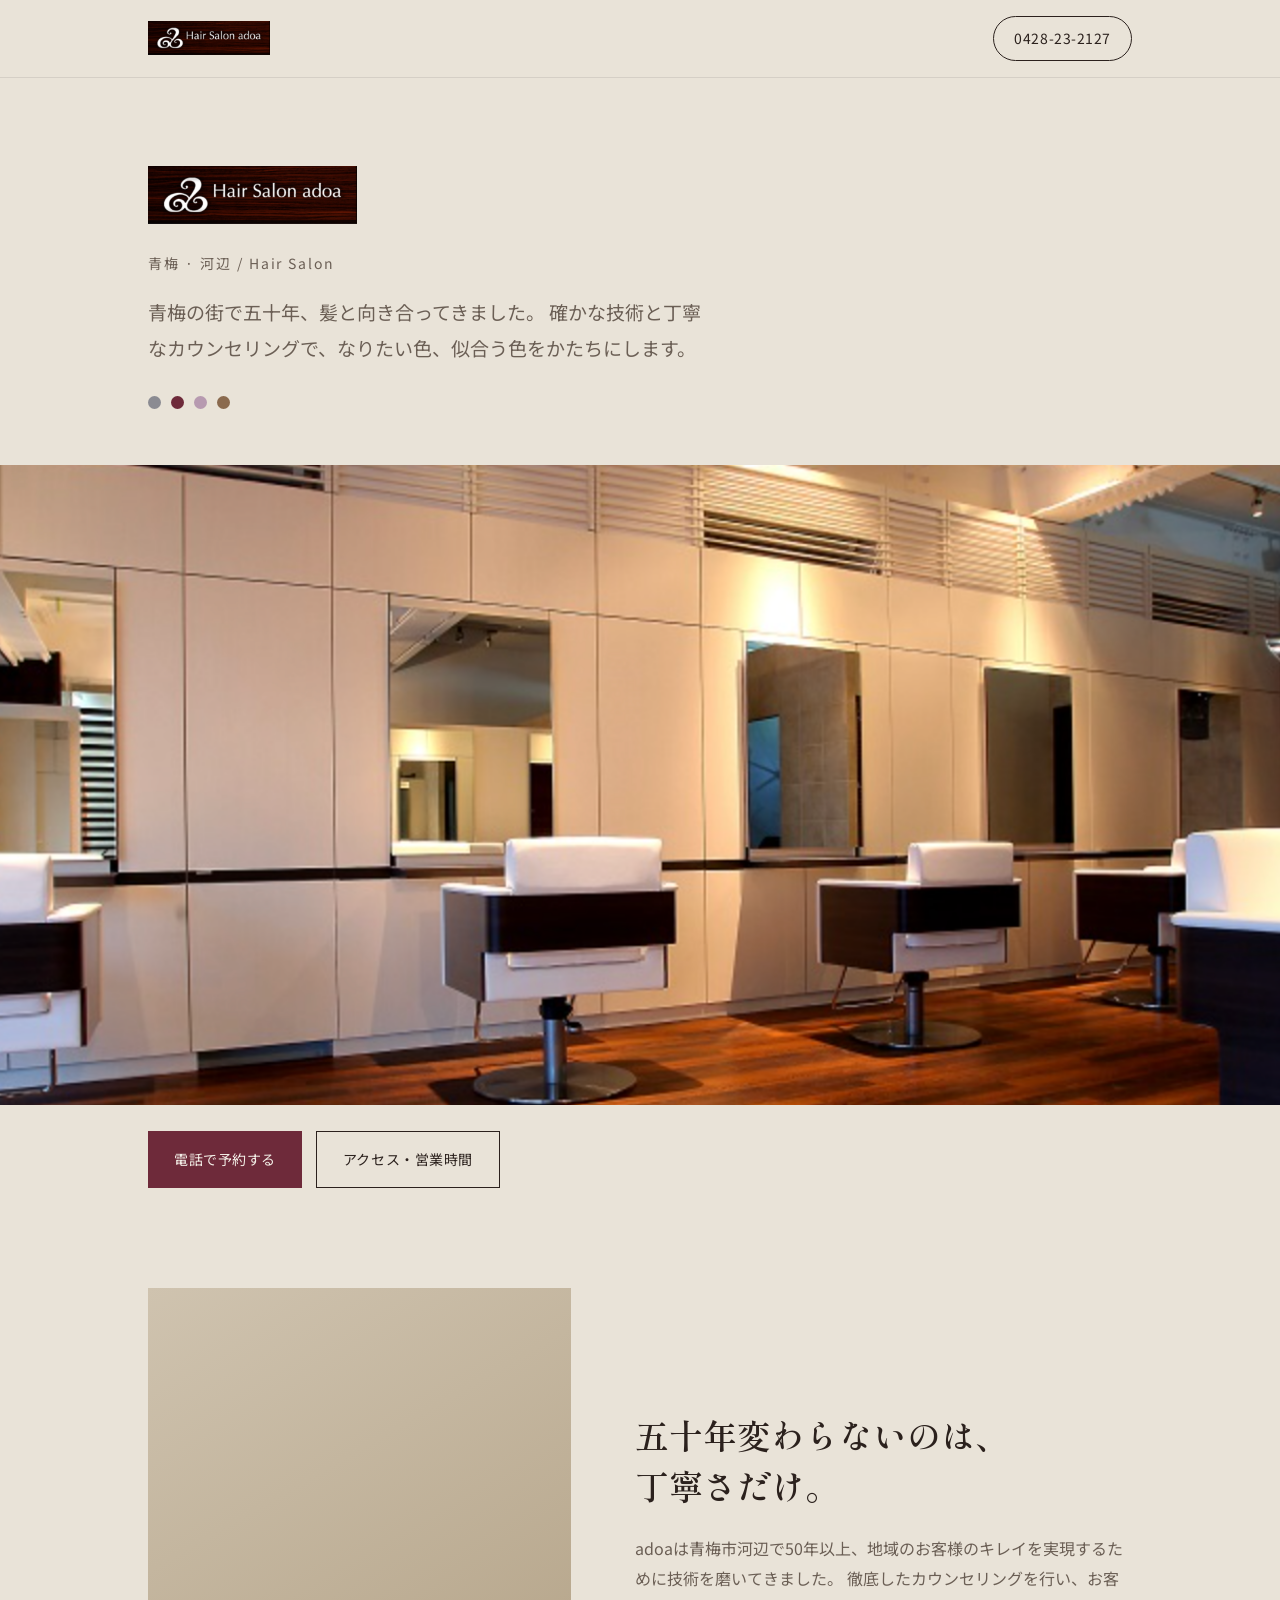
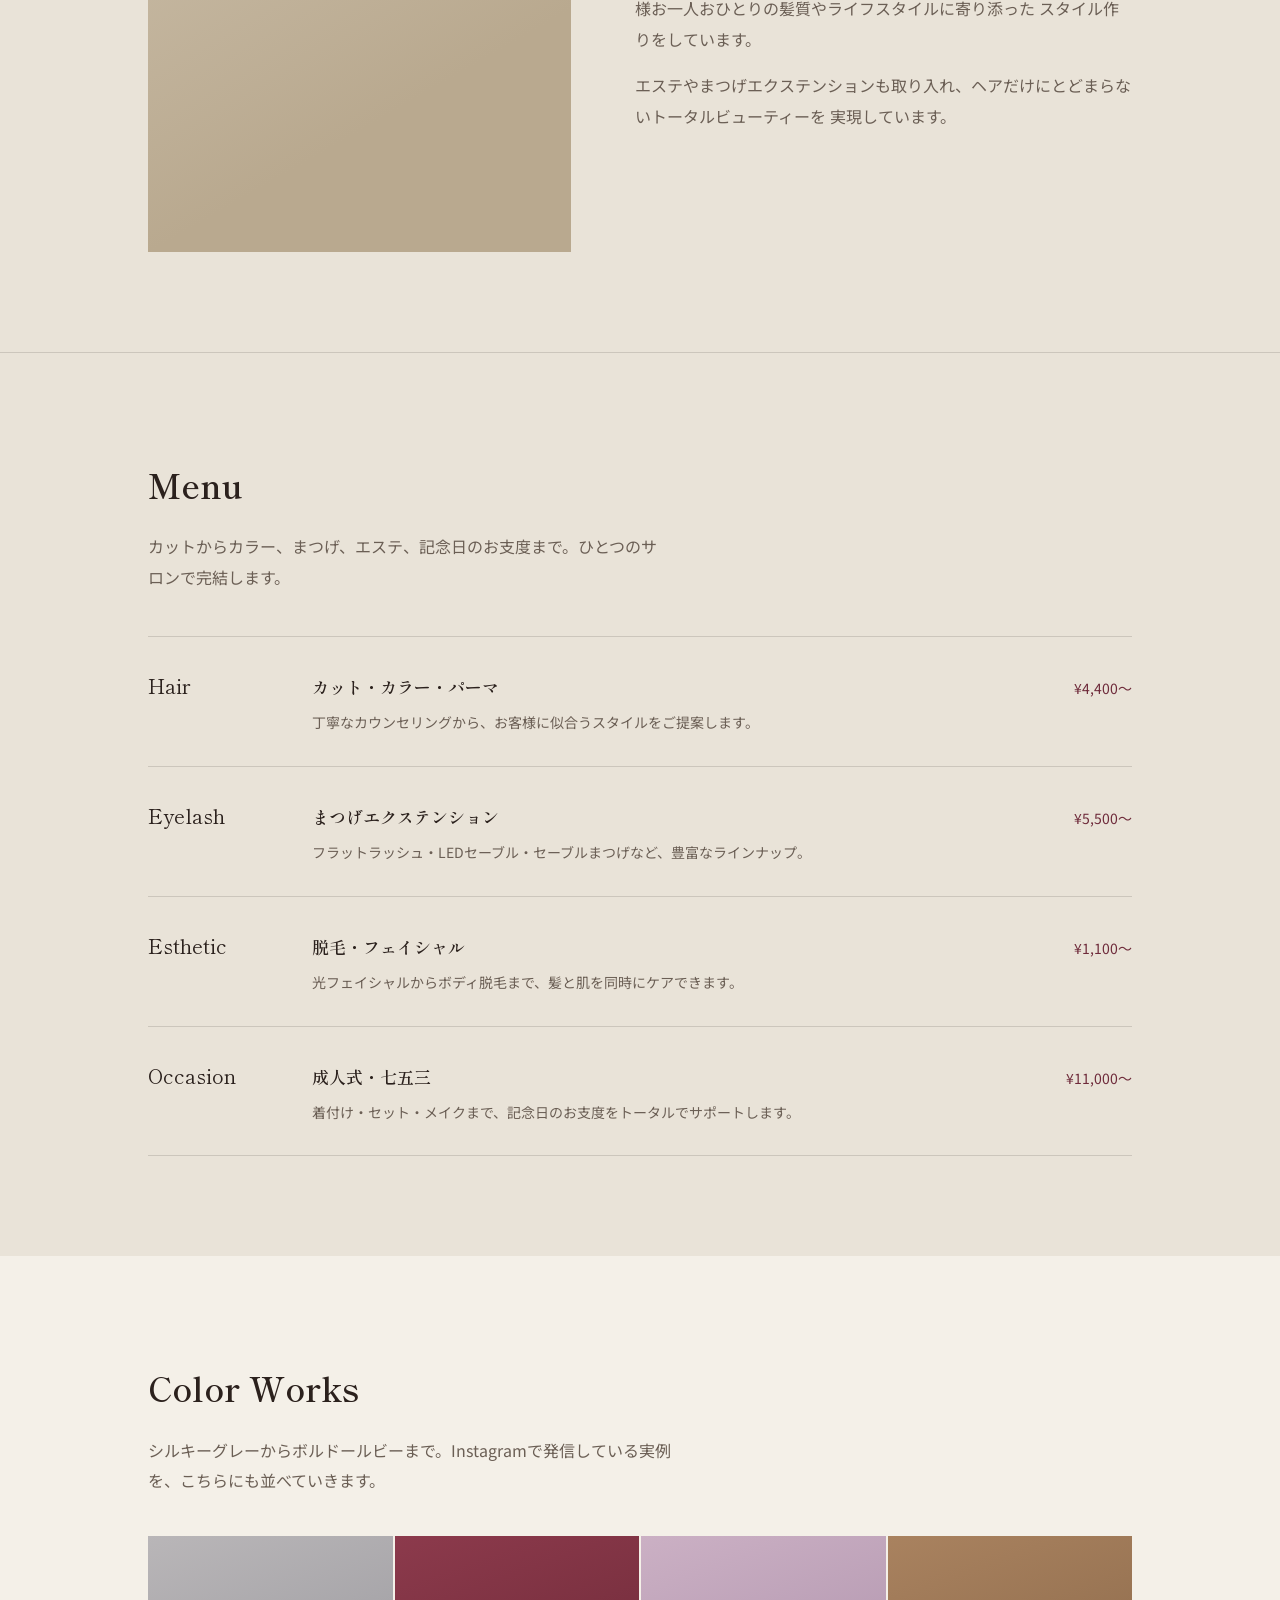
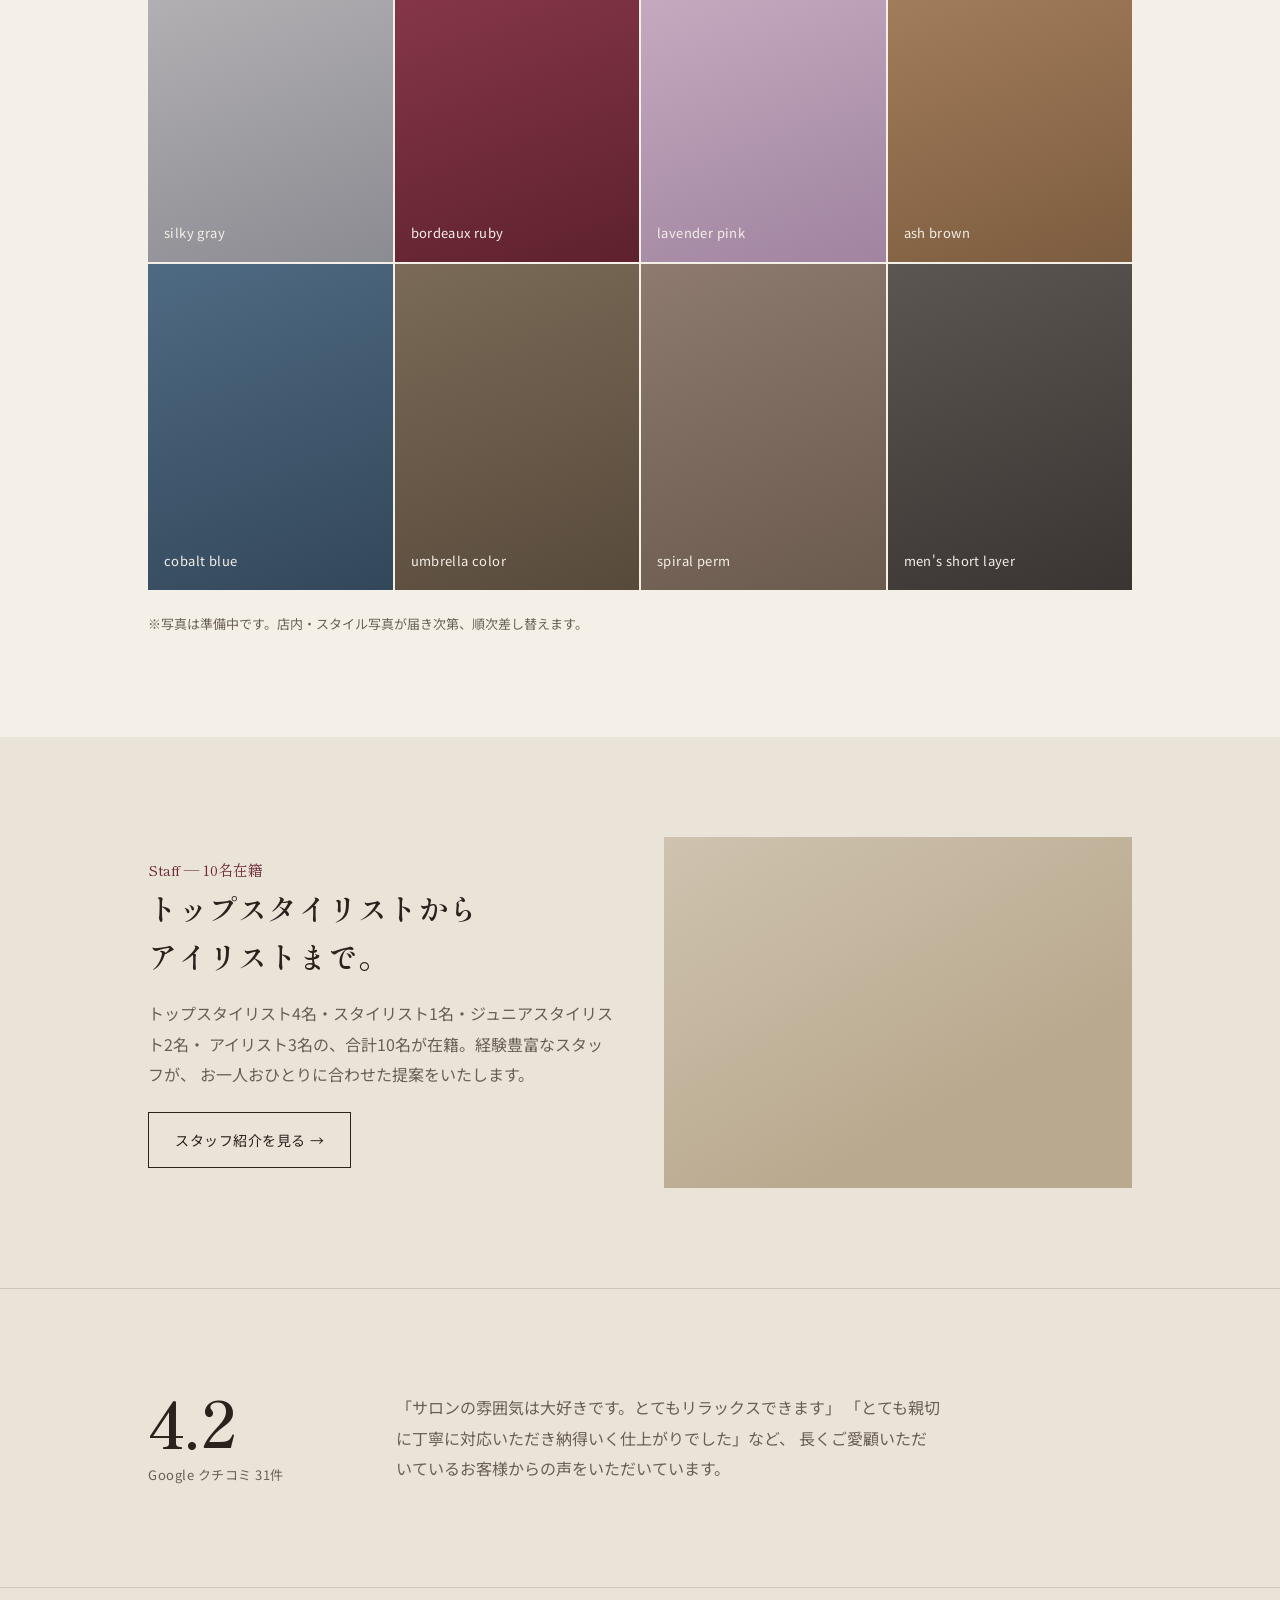
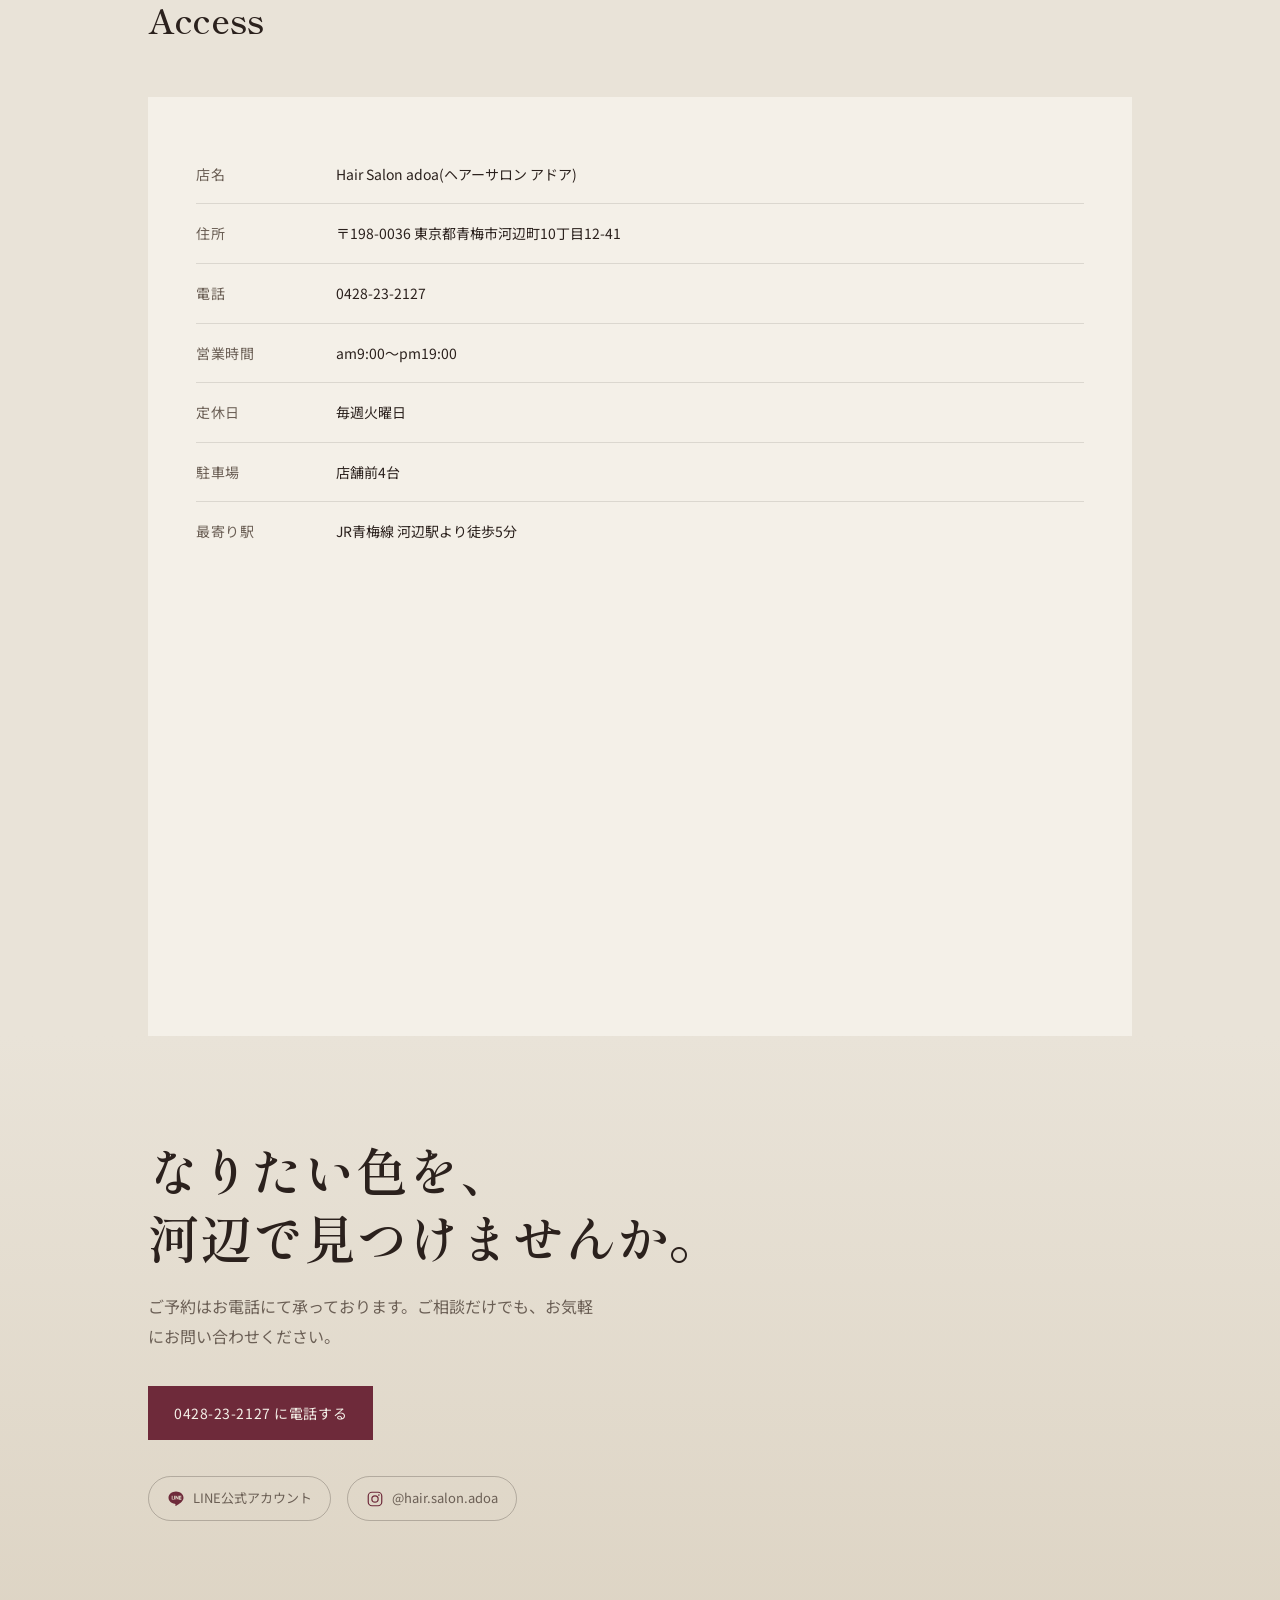
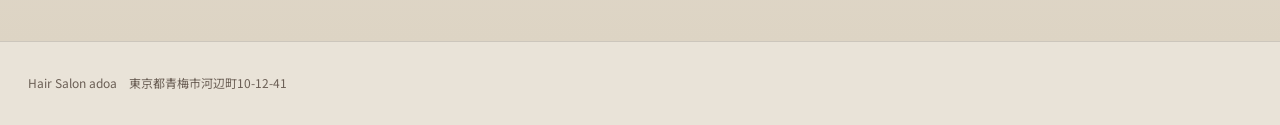
==== adoa/index.html @ 34ed2003 "Add files via upload" ====
<!DOCTYPE html>
<html lang="ja">
<head>
<meta charset="UTF-8">
<meta name="viewport" content="width=device-width, initial-scale=1.0">
<title>Hair Salon adoa | 青梅・河辺</title>
<link rel="preconnect" href="https://fonts.googleapis.com">
<link rel="preconnect" href="https://fonts.gstatic.com" crossorigin>
<link href="https://fonts.googleapis.com/css2?family=Shippori+Mincho:wght@500;600;800&family=Noto+Sans+JP:wght@300;400;500;600&display=swap" rel="stylesheet">
<style>
  :root{
    --stone:#E9E3D8;
    --stone-deep:#DDD4C4;
    --ink:#2B211D;
    --ink-soft:#6B5F55;
    --wine:#6E2A3A;
    --wine-deep:#4A1C27;
    --brass:#A8875A;
    --paper:#F4F0E8;
  }
  *{box-sizing:border-box; margin:0; padding:0;}
  html{scroll-behavior:smooth;}
  body{
    background:var(--stone);
    color:var(--ink);
    font-family:'Noto Sans JP', sans-serif;
    font-weight:400;
    line-height:1.9;
    -webkit-font-smoothing:antialiased;
  }
  h1,h2,h3{ font-family:'Shippori Mincho', serif; color:var(--ink); }
  a{ color:inherit; text-decoration:none; }
  img{ max-width:100%; display:block; }
  .wrap{ max-width:1040px; margin:0 auto; padding:0 28px; }

  /* ---- top bar ---- */
  .topbar{
    position:sticky; top:0; z-index:30;
    background:rgba(233,227,216,.92);
    backdrop-filter:blur(6px);
    border-bottom:1px solid rgba(43,33,29,.1);
  }
  .topbar-inner{
    max-width:1040px; margin:0 auto; padding:16px 28px;
    display:flex; align-items:center; justify-content:space-between;
  }
  .brand-mini{ font-family:'Shippori Mincho', serif; font-size:19px; letter-spacing:.08em; }
  .brand-mini-logo{ height:34px; width:auto; }
  .tel-mini{
    font-size:14px; letter-spacing:.04em;
    border:1px solid var(--ink); border-radius:999px;
    padding:8px 20px;
  }

  /* ---- hero ---- */
  .hero{ padding:88px 0 0; }
  .hero-top{ text-align:left; margin-bottom:56px; }
  .hero-eyebrow{
    color:var(--ink-soft); font-size:14px; letter-spacing:.14em; margin-bottom:18px;
  }
  .hero-logo{ height:58px; width:auto; margin-bottom:26px; }
  .hero h1{
    font-size:clamp(56px, 11vw, 108px);
    font-weight:600;
    line-height:1;
    letter-spacing:.02em;
    margin-bottom:28px;
  }
  .hero-tagline{
    font-size:clamp(16px,2.4vw,19px);
    color:var(--ink-soft);
    max-width:30em;
    margin-bottom:30px;
  }
  .swatches{ display:flex; gap:10px; margin-bottom:8px; }
  .swatch{ width:13px; height:13px; border-radius:50%; }
  .sw-a{ background:#8B8B92; }
  .sw-b{ background:#6E2A3A; }
  .sw-c{ background:#B79AB0; }
  .sw-d{ background:#8A6A4E; }

  .hero-photo{
    width:100%;
    aspect-ratio:16/8;
    overflow:hidden;
  }
  .hero-photo img{
    width:100%; height:100%; object-fit:cover;
  }

  .hero-cta{
    display:flex; gap:14px; flex-wrap:wrap;
    padding:26px 28px 0;
    max-width:1040px; margin:0 auto;
  }
  .btn{
    display:inline-flex; align-items:center; gap:8px;
    padding:14px 26px;
    font-size:14px; letter-spacing:.04em;
  }
  .btn-primary{ background:var(--wine); color:var(--paper); }
  .btn-ghost{ border:1px solid var(--ink); }

  /* ---- section shell ---- */
  section{ padding:100px 0; }
  .rule{ border:none; border-top:1px solid rgba(43,33,29,.15); }

  /* ---- concept (about) ---- */
  .concept{
    display:grid;
    grid-template-columns:.85fr 1fr;
    gap:64px;
    align-items:center;
  }
  .concept-photo{
    aspect-ratio:3/4;
    background:linear-gradient(150deg,#CFC3AF,#B9A98F 70%);
  }
  .concept h2{ font-size:clamp(26px,4vw,34px); font-weight:600; margin-bottom:22px; line-height:1.5; }
  .concept p{ color:var(--ink-soft); margin-bottom:16px; }
  .concept p:last-child{ margin-bottom:0; }

  /* ---- menu list (not cards) ---- */
  .menu-head{ margin-bottom:44px; }
  .menu-head h2{ font-size:clamp(26px,4vw,34px); font-weight:600; margin-bottom:14px; }
  .menu-head p{ color:var(--ink-soft); max-width:32em; }

  .menu-item{
    display:grid;
    grid-template-columns:140px 1fr auto;
    gap:24px;
    align-items:baseline;
    padding:30px 0;
    border-top:1px solid rgba(43,33,29,.15);
  }
  .menu-item:last-child{ border-bottom:1px solid rgba(43,33,29,.15); }
  .menu-item .en{ font-family:'Shippori Mincho', serif; font-size:20px; }
  .menu-item .desc h3{ font-size:17px; font-weight:600; margin-bottom:6px; }
  .menu-item .desc p{ color:var(--ink-soft); font-size:14px; }
  .menu-item .arrow{ color:var(--wine); font-size:14px; white-space:nowrap; }

  /* ---- color gallery ---- */
  .gallery-head{ margin-bottom:40px; }
  .gallery-head h2{ font-size:clamp(26px,4vw,34px); font-weight:600; margin-bottom:14px; }
  .gallery-head p{ color:var(--ink-soft); max-width:34em; }
  .gallery-grid{
    display:grid;
    grid-template-columns:repeat(4, 1fr);
    gap:2px;
  }
  .swatch-tile{
    aspect-ratio:3/4;
    position:relative;
    display:flex; align-items:flex-end;
    padding:16px;
  }
  .swatch-tile span{
    color:var(--paper); font-size:13px; letter-spacing:.03em;
  }
  .t1{ background:linear-gradient(160deg,#B9B6B8,#8B8B92); }
  .t2{ background:linear-gradient(160deg,#8C3A4C,#5E212D); }
  .t3{ background:linear-gradient(160deg,#CBB0C4,#A084A0); }
  .t4{ background:linear-gradient(160deg,#A9825F,#7C5C3F); }
  .t5{ background:linear-gradient(160deg,#4E6A82,#33475A); }
  .t6{ background:linear-gradient(160deg,#7A6A57,#584A3B); }
  .t7{ background:linear-gradient(160deg,#8E7A6E,#6B5A4E); }
  .t8{ background:linear-gradient(160deg,#5C5652,#3A3532); }
  .gallery-note{ margin-top:22px; font-size:13px; color:var(--ink-soft); }

  /* ---- staff teaser ---- */
  .staff{
    display:grid;
    grid-template-columns:1fr 1fr;
    gap:48px;
    align-items:center;
  }
  .staff h2{ font-size:clamp(24px,3.6vw,30px); font-weight:600; margin-bottom:18px; line-height:1.6; }
  .staff p{ color:var(--ink-soft); margin-bottom:22px; }
  .staff-num{ font-family:'Shippori Mincho', serif; font-size:15px; color:var(--wine); }

  .reviews{
    display:grid;
    grid-template-columns:200px 1fr;
    gap:48px;
    align-items:center;
  }
  .score-num{ font-family:'Shippori Mincho', serif; font-size:64px; font-weight:600; line-height:1; }
  .score-label{ color:var(--ink-soft); font-size:13px; margin-top:10px; letter-spacing:.04em; }
  .review-text p{ color:var(--ink-soft); max-width:34em; }

  /* ---- access ---- */
  #access{ scroll-margin-top:72px; }
  .info-card{
    background:var(--paper);
    padding:48px;
  }
  .info-row{
    display:grid; grid-template-columns:120px 1fr;
    gap:20px;
    padding:16px 0;
    border-top:1px solid rgba(43,33,29,.12);
    font-size:14px;
  }
  .info-row:first-child{ border-top:none; }
  .info-label{ color:var(--ink-soft); letter-spacing:.04em; }
  .map-embed{
    width:100%; aspect-ratio:16/7;
    margin-top:30px;
    border:none;
    filter:sepia(.1) saturate(.85);
  }

  /* ---- footer cta ---- */
  .footer-cta{
    text-align:left;
    padding:100px 0 120px;
    background:linear-gradient(180deg, var(--stone), var(--stone-deep));
  }
  .footer-cta h2{ font-size:clamp(32px,6vw,52px); font-weight:600; margin-bottom:20px; line-height:1.3; }
  .footer-cta p{ color:var(--ink-soft); margin-bottom:34px; max-width:28em; }
  .sns-row{ display:flex; gap:16px; margin-top:36px; flex-wrap:wrap; }
  .sns-badge{
    display:inline-flex; align-items:center; gap:8px;
    font-size:13px; color:var(--ink-soft);
    border:1px solid rgba(43,33,29,.25);
    border-radius:999px;
    padding:9px 18px;
  }
  .sns-badge svg{ color:var(--wine); flex-shrink:0; }

  footer{
    padding:30px 28px;
    font-size:12px;
    color:var(--ink-soft);
    border-top:1px solid rgba(43,33,29,.15);
  }

  @media (max-width:760px){
    .concept{ grid-template-columns:1fr; gap:32px; }
    .staff{ grid-template-columns:1fr; gap:28px; }
    .reviews{ grid-template-columns:1fr; gap:20px; }
    .gallery-grid{ grid-template-columns:repeat(2,1fr); }
    .menu-item{ grid-template-columns:1fr; gap:8px; }
    .menu-item .arrow{ margin-top:4px; }
  }
</style>
</head>
<body>

  <div class="topbar">
    <div class="topbar-inner">
      <img class="brand-mini-logo" src="adoa-images/logo.png" alt="Hair Salon adoa">
      <a class="tel-mini" href="tel:0428232127">0428-23-2127</a>
    </div>
  </div>

  <header class="hero">
    <div class="wrap hero-top">
      <img class="hero-logo" src="adoa-images/logo.png" alt="Hair Salon adoa">
      <div class="hero-eyebrow">青梅 · 河辺 / Hair Salon</div>
      <p class="hero-tagline">
        青梅の街で五十年、髪と向き合ってきました。
        確かな技術と丁寧なカウンセリングで、なりたい色、似合う色をかたちにします。
      </p>
      <div class="swatches">
        <span class="swatch sw-a"></span>
        <span class="swatch sw-b"></span>
        <span class="swatch sw-c"></span>
        <span class="swatch sw-d"></span>
      </div>
    </div>
    <div class="hero-photo">
      <img src="adoa-images/hero_1.png" alt="Hair Salon adoa 店内">
    </div>
    <div class="hero-cta">
      <a class="btn btn-primary" href="tel:0428232127">電話で予約する</a>
      <a class="btn btn-ghost" href="#access">アクセス・営業時間</a>
    </div>
  </header>

  <section>
    <div class="wrap concept">
      <div class="concept-photo"></div>
      <div>
        <h2>五十年変わらないのは、<br>丁寧さだけ。</h2>
        <p>
          adoaは青梅市河辺で50年以上、地域のお客様のキレイを実現するために技術を磨いてきました。
          徹底したカウンセリングを行い、お客様お一人おひとりの髪質やライフスタイルに寄り添った
          スタイル作りをしています。
        </p>
        <p>
          エステやまつげエクステンションも取り入れ、ヘアだけにとどまらないトータルビューティーを
          実現しています。
        </p>
      </div>
    </div>
  </section>

  <hr class="rule">

  <section>
    <div class="wrap">
      <div class="menu-head">
        <h2>Menu</h2>
        <p>カットからカラー、まつげ、エステ、記念日のお支度まで。ひとつのサロンで完結します。</p>
      </div>

      <div class="menu-item">
        <div class="en">Hair</div>
        <div class="desc">
          <h3>カット・カラー・パーマ</h3>
          <p>丁寧なカウンセリングから、お客様に似合うスタイルをご提案します。</p>
        </div>
        <div class="arrow">¥4,400〜</div>
      </div>
      <div class="menu-item">
        <div class="en">Eyelash</div>
        <div class="desc">
          <h3>まつげエクステンション</h3>
          <p>フラットラッシュ・LEDセーブル・セーブルまつげなど、豊富なラインナップ。</p>
        </div>
        <div class="arrow">¥5,500〜</div>
      </div>
      <div class="menu-item">
        <div class="en">Esthetic</div>
        <div class="desc">
          <h3>脱毛・フェイシャル</h3>
          <p>光フェイシャルからボディ脱毛まで、髪と肌を同時にケアできます。</p>
        </div>
        <div class="arrow">¥1,100〜</div>
      </div>
      <div class="menu-item">
        <div class="en">Occasion</div>
        <div class="desc">
          <h3>成人式・七五三</h3>
          <p>着付け・セット・メイクまで、記念日のお支度をトータルでサポートします。</p>
        </div>
        <div class="arrow">¥11,000〜</div>
      </div>
    </div>
  </section>

  <section style="background:var(--paper);">
    <div class="wrap">
      <div class="gallery-head">
        <h2>Color Works</h2>
        <p>シルキーグレーからボルドールビーまで。Instagramで発信している実例を、こちらにも並べていきます。</p>
      </div>
      <div class="gallery-grid">
        <div class="swatch-tile t1"><span>silky gray</span></div>
        <div class="swatch-tile t2"><span>bordeaux ruby</span></div>
        <div class="swatch-tile t3"><span>lavender pink</span></div>
        <div class="swatch-tile t4"><span>ash brown</span></div>
        <div class="swatch-tile t5"><span>cobalt blue</span></div>
        <div class="swatch-tile t6"><span>umbrella color</span></div>
        <div class="swatch-tile t7"><span>spiral perm</span></div>
        <div class="swatch-tile t8"><span>men's short layer</span></div>
      </div>
      <p class="gallery-note">※写真は準備中です。店内・スタイル写真が届き次第、順次差し替えます。</p>
    </div>
  </section>

  <section>
    <div class="wrap staff">
      <div>
        <div class="staff-num">Staff — 10名在籍</div>
        <h2>トップスタイリストから<br>アイリストまで。</h2>
        <p>
          トップスタイリスト4名・スタイリスト1名・ジュニアスタイリスト2名・
          アイリスト3名の、合計10名が在籍。経験豊富なスタッフが、
          お一人おひとりに合わせた提案をいたします。
        </p>
        <a class="btn btn-ghost" href="staff.html">スタッフ紹介を見る →</a>
      </div>
      <div class="concept-photo" style="aspect-ratio:4/3;"></div>
    </div>
  </section>

  <hr class="rule">

  <section>
    <div class="wrap reviews">
      <div class="review-score">
        <div class="score-num">4.2</div>
        <div class="score-label">Google クチコミ 31件</div>
      </div>
      <div class="review-text">
        <p>
          「サロンの雰囲気は大好きです。とてもリラックスできます」
          「とても親切に丁寧に対応いただき納得いく仕上がりでした」など、
          長くご愛顧いただいているお客様からの声をいただいています。
        </p>
      </div>
    </div>
  </section>

  <hr class="rule">
    <div class="wrap">
      <div class="menu-head">
        <h2>Access</h2>
      </div>
      <div class="info-card">
        <div class="info-row">
          <div class="info-label">店名</div>
          <div>Hair Salon adoa(ヘアーサロン アドア)</div>
        </div>
        <div class="info-row">
          <div class="info-label">住所</div>
          <div>〒198-0036 東京都青梅市河辺町10丁目12-41</div>
        </div>
        <div class="info-row">
          <div class="info-label">電話</div>
          <div><a href="tel:0428232127">0428-23-2127</a></div>
        </div>
        <div class="info-row">
          <div class="info-label">営業時間</div>
          <div>am9:00〜pm19:00</div>
        </div>
        <div class="info-row">
          <div class="info-label">定休日</div>
          <div>毎週火曜日</div>
        </div>
        <div class="info-row">
          <div class="info-label">駐車場</div>
          <div>店舗前4台</div>
        </div>
        <div class="info-row">
          <div class="info-label">最寄り駅</div>
          <div>JR青梅線 河辺駅より徒歩5分</div>
        </div>
        <iframe class="map-embed" src="https://www.google.com/maps?q=%E6%9D%B1%E4%BA%AC%E9%83%BD%E9%9D%92%E6%A2%85%E5%B8%82%E6%B2%B3%E8%BE%BA%E7%94%BA10%E4%B8%81%E7%9B%AE12-41&z=17&output=embed" loading="lazy" referrerpolicy="no-referrer-when-downgrade"></iframe>
      </div>
    </div>
  </section>

  <section class="footer-cta">
    <div class="wrap">
      <h2>なりたい色を、<br>河辺で見つけませんか。</h2>
      <p>ご予約はお電話にて承っております。ご相談だけでも、お気軽にお問い合わせください。</p>
      <a class="btn btn-primary" href="tel:0428232127">0428-23-2127 に電話する</a>
      <div class="sns-row">
        <a class="sns-badge" href="#" aria-label="LINE公式アカウント">
          <svg viewBox="0 0 24 24" width="18" height="18" fill="currentColor"><path d="M12 2C6.48 2 2 5.69 2 10.2c0 4.02 3.54 7.39 8.32 8.06.32.07.76.22.87.5.1.26.07.66.03.92l-.14.85c-.04.26-.2 1 .88.55s5.8-3.42 7.92-5.85C21.3 13.64 22 12 22 10.2 22 5.69 17.52 2 12 2zm-3.9 10.78H6.6a.3.3 0 0 1-.3-.3V7.9c0-.17.13-.3.3-.3h.5c.17 0 .3.13.3.3v4h1.7c.17 0 .3.13.3.3v.28a.3.3 0 0 1-.3.3zm2.1 0h-.5a.3.3 0 0 1-.3-.3V7.9c0-.17.13-.3.3-.3h.5c.17 0 .3.13.3.3v4.58a.3.3 0 0 1-.3.3zm5.02 0h-.53a.3.3 0 0 1-.24-.12l-2.1-2.84v2.66a.3.3 0 0 1-.3.3h-.5a.3.3 0 0 1-.3-.3V7.9c0-.17.13-.3.3-.3h.53c.09 0 .18.04.24.12l2.1 2.84V7.9c0-.17.13-.3.3-.3h.5c.17 0 .3.13.3.3v4.58a.3.3 0 0 1-.3.3zm3.68-3.7h-1.7v.78h1.7c.17 0 .3.13.3.3v.5a.3.3 0 0 1-.3.3h-1.7v.78h1.7c.17 0 .3.13.3.3v.5a.3.3 0 0 1-.3.3h-2.5a.3.3 0 0 1-.3-.3V7.9c0-.17.13-.3.3-.3h2.5c.17 0 .3.13.3.3v.5a.3.3 0 0 1-.3.3z"/></svg>
          <span>LINE公式アカウント</span>
        </a>
        <a class="sns-badge" href="#" aria-label="Instagram">
          <svg viewBox="0 0 24 24" width="18" height="18" fill="none" stroke="currentColor" stroke-width="1.6"><rect x="3" y="3" width="18" height="18" rx="5"/><circle cx="12" cy="12" r="4.2"/><circle cx="17.2" cy="6.8" r="1.1" fill="currentColor" stroke="none"/></svg>
          <span>@hair.salon.adoa</span>
        </a>
      </div>
    </div>
  </section>

  <footer>
    Hair Salon adoa　東京都青梅市河辺町10-12-41
  </footer>

</body>
</html>
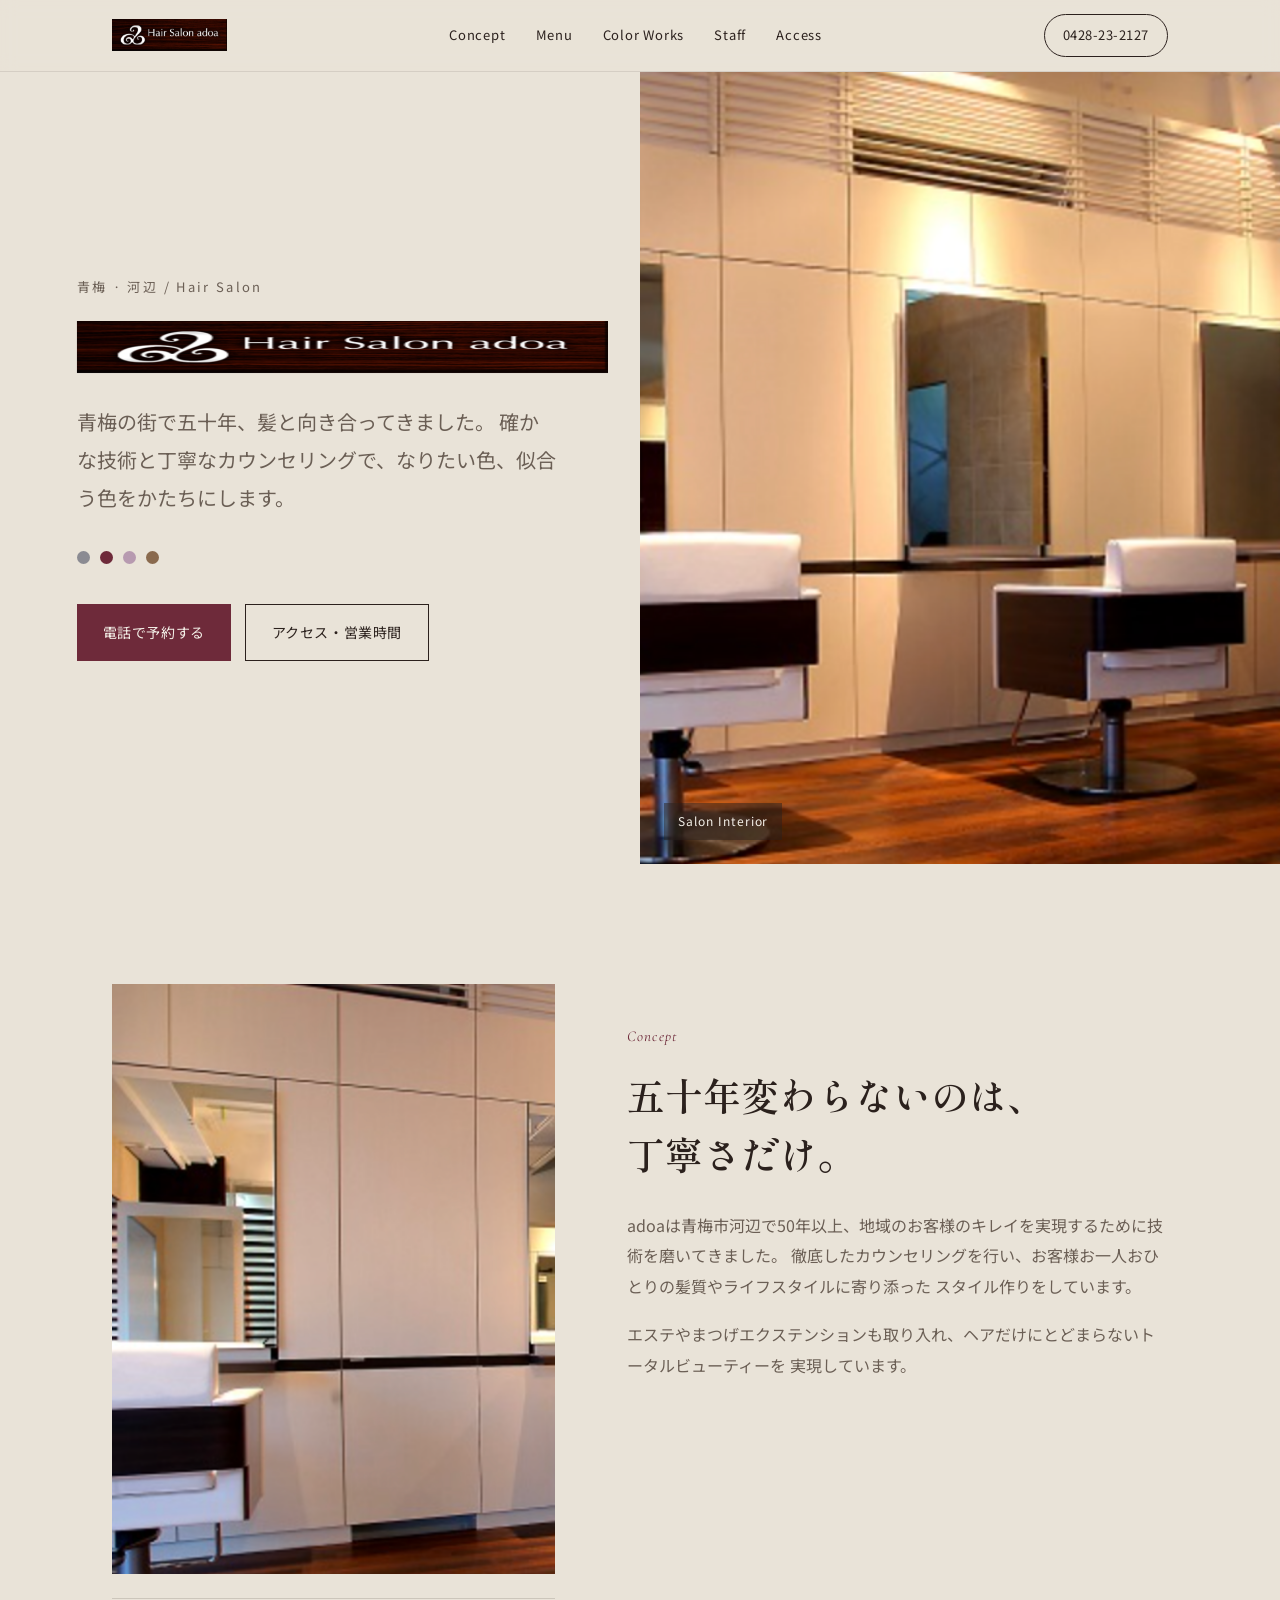
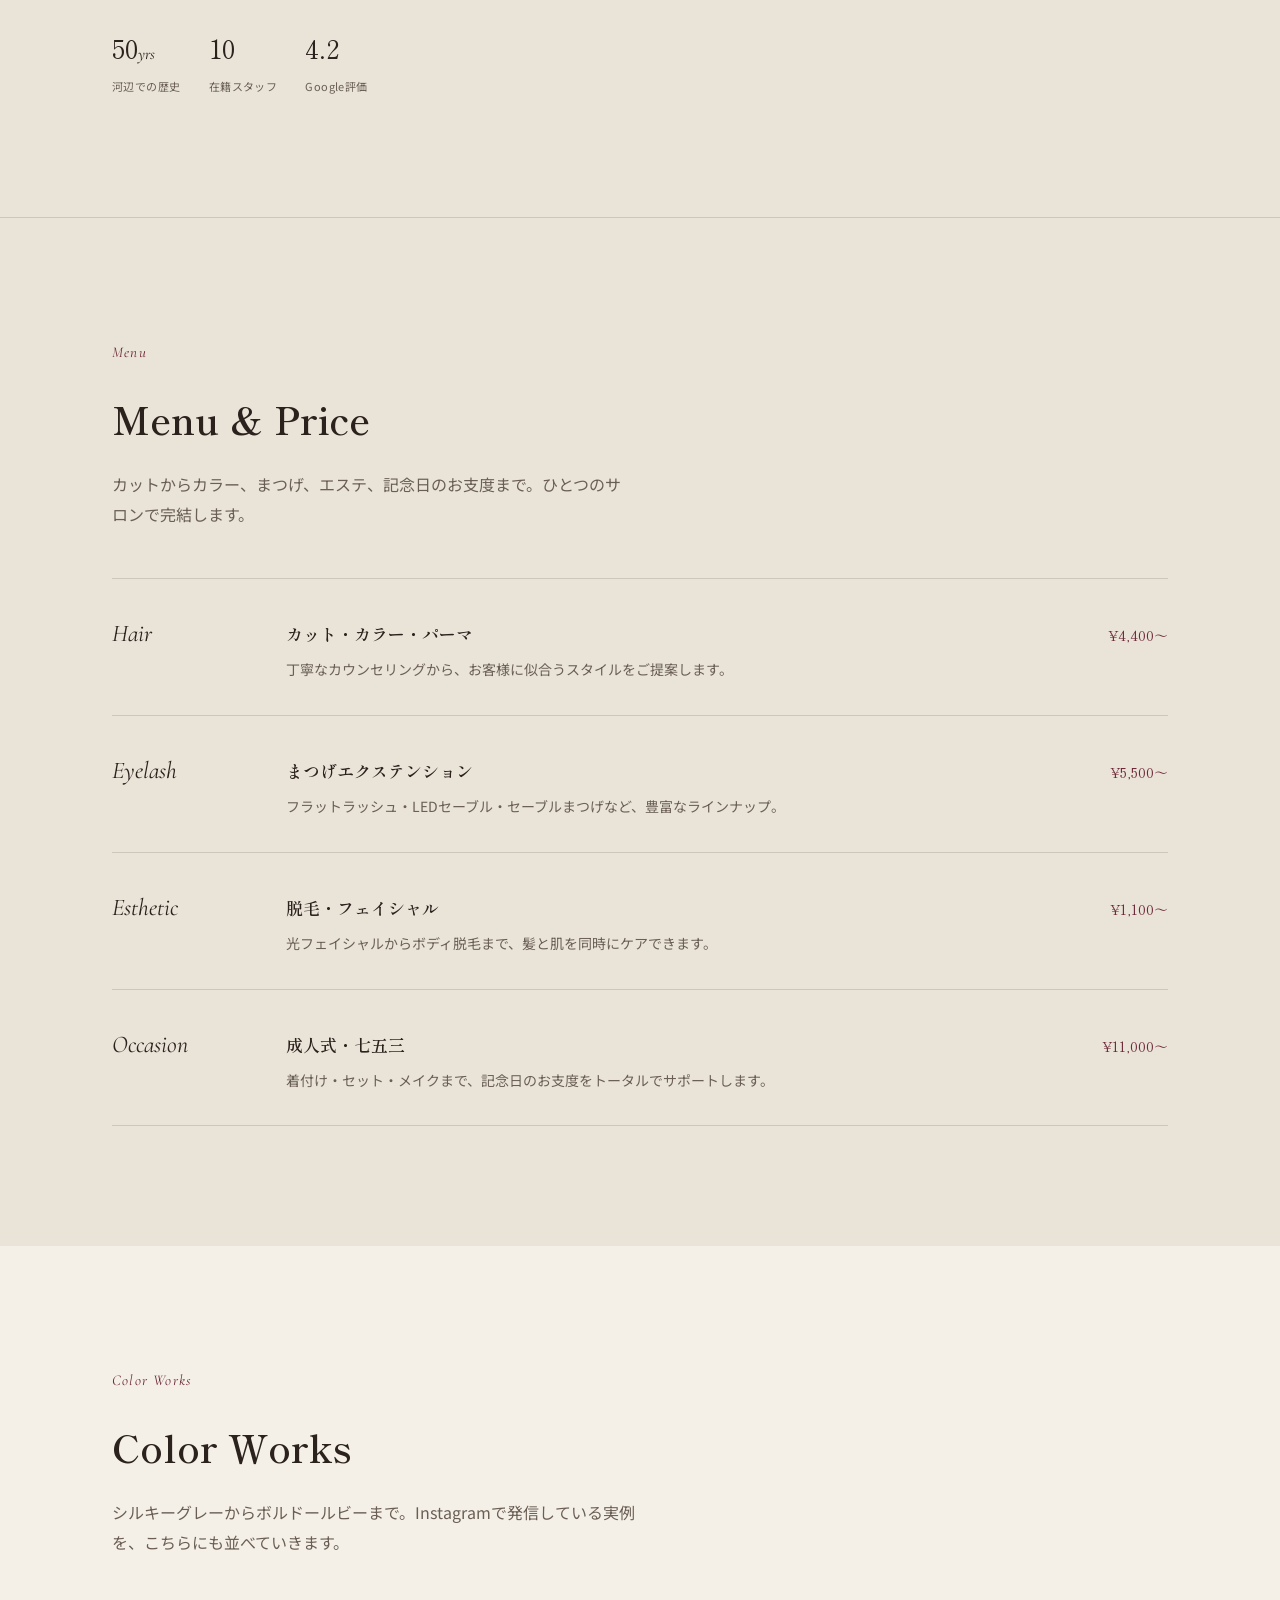
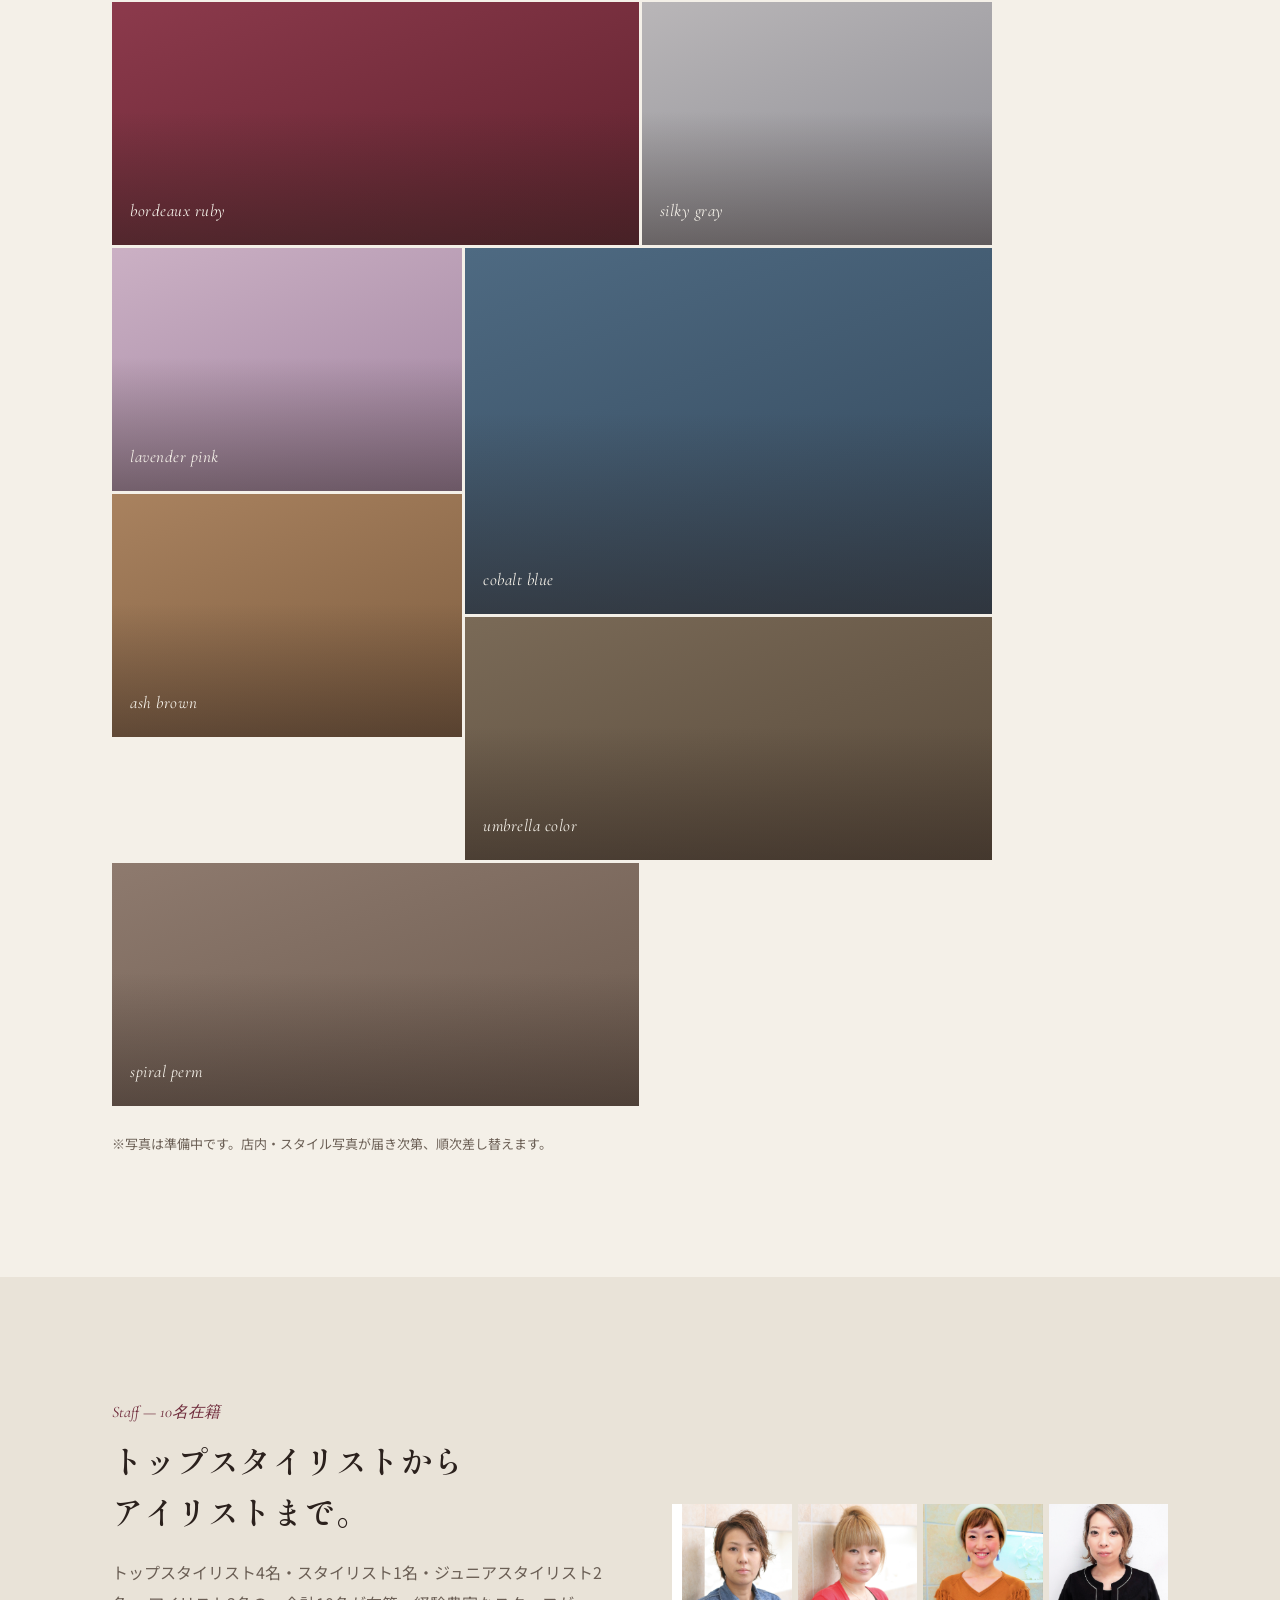
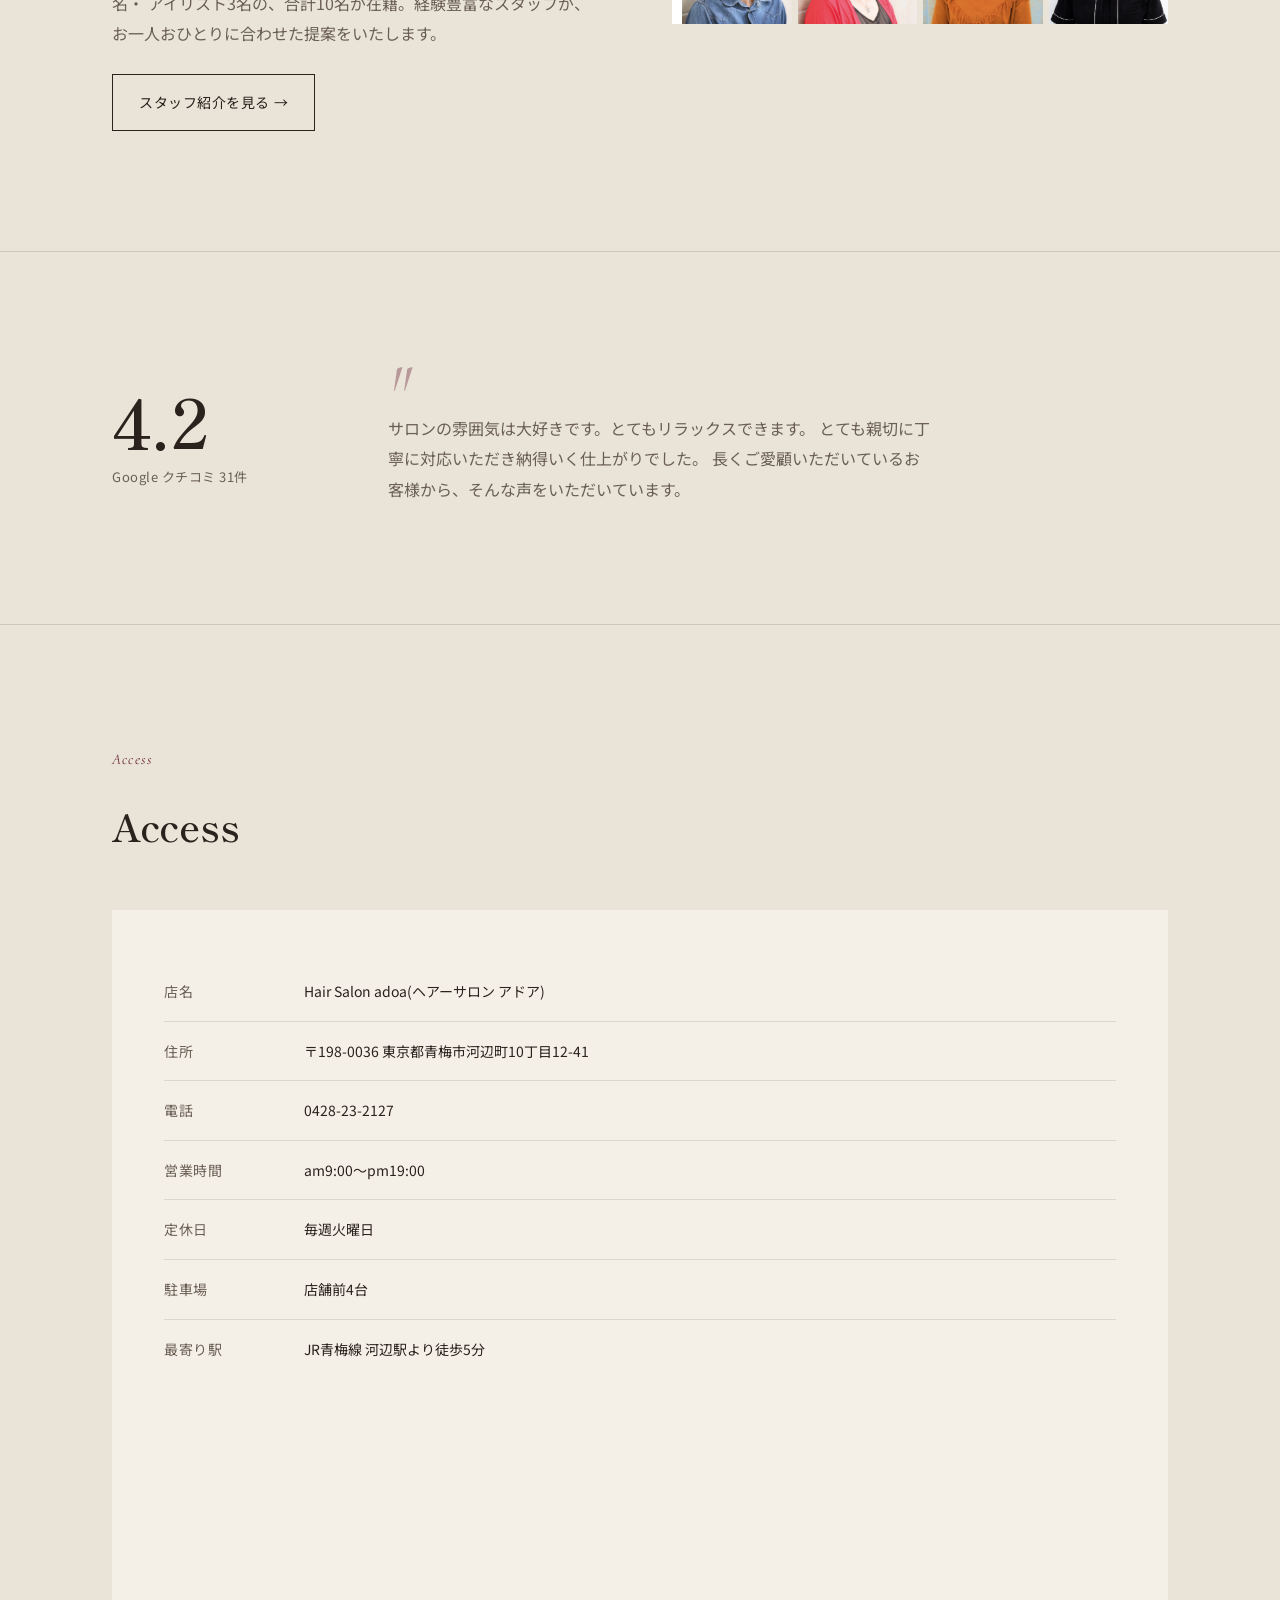
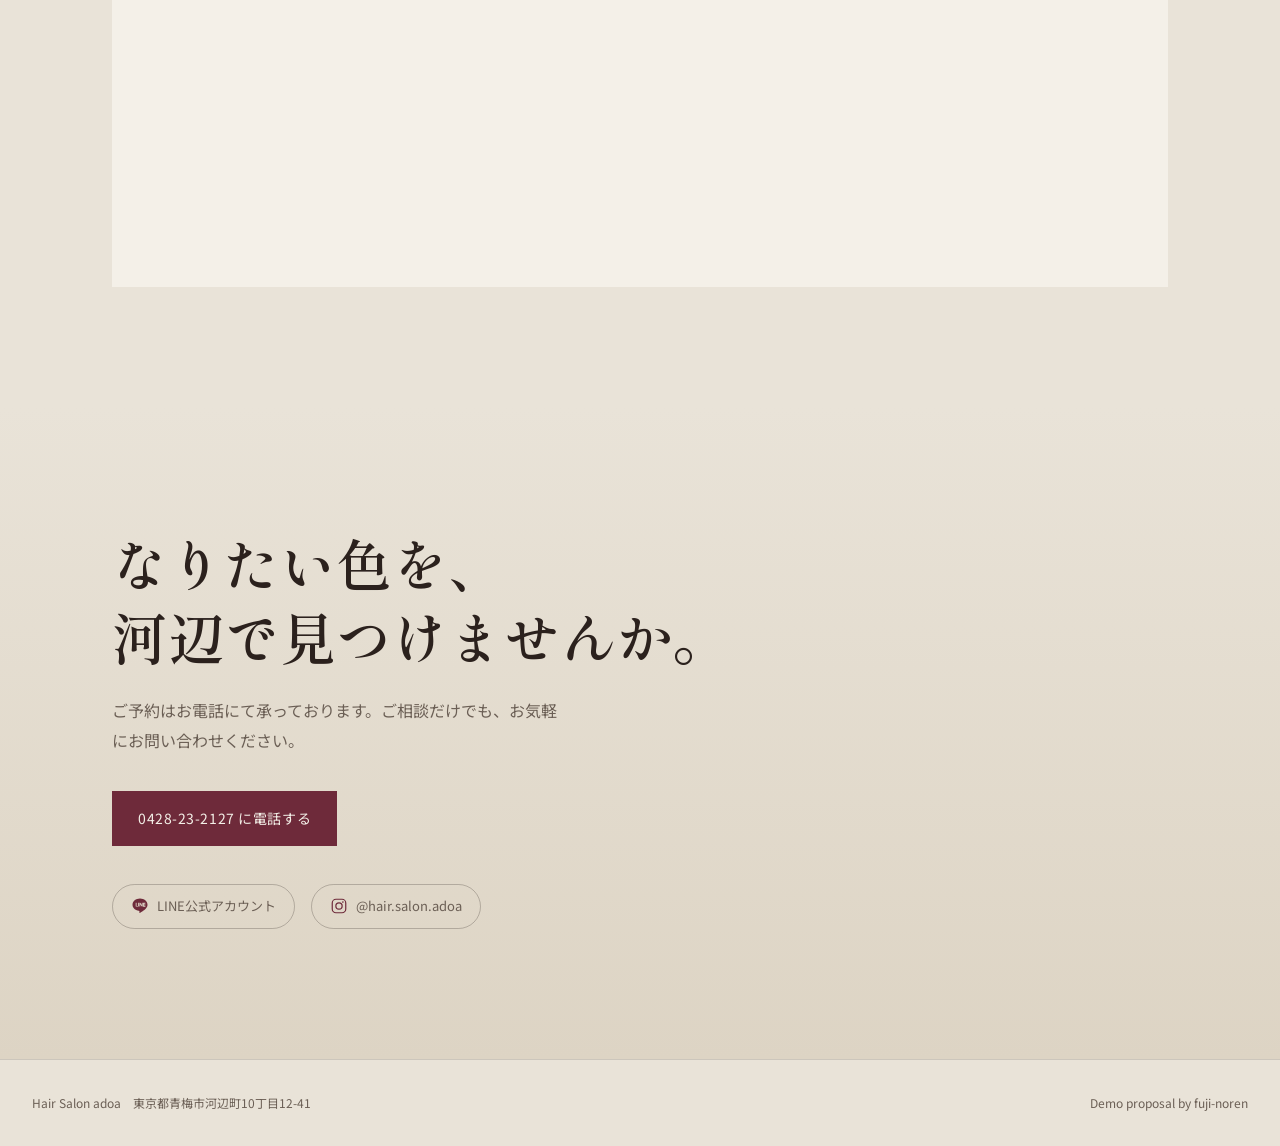
==== commit 53770dd9: "Add files via upload" ====
--- a/adoa/index.html
+++ b/adoa/index.html
@@ -6,7 +6,7 @@
 <title>Hair Salon adoa | 青梅・河辺</title>
 <link rel="preconnect" href="https://fonts.googleapis.com">
 <link rel="preconnect" href="https://fonts.gstatic.com" crossorigin>
-<link href="https://fonts.googleapis.com/css2?family=Shippori+Mincho:wght@500;600;800&family=Noto+Sans+JP:wght@300;400;500;600&display=swap" rel="stylesheet">
+<link href="https://fonts.googleapis.com/css2?family=Shippori+Mincho:wght@500;600;800&family=Noto+Sans+JP:wght@300;400;500;600&family=Cormorant+Garamond:ital,wght@0,500;1,500&display=swap" rel="stylesheet">
 <style>
   :root{
     --stone:#E9E3D8;
@@ -31,68 +31,85 @@
   h1,h2,h3{ font-family:'Shippori Mincho', serif; color:var(--ink); }
   a{ color:inherit; text-decoration:none; }
   img{ max-width:100%; display:block; }
-  .wrap{ max-width:1040px; margin:0 auto; padding:0 28px; }
+  .wrap{ max-width:1120px; margin:0 auto; padding:0 32px; }
+  .en-serif{ font-family:'Cormorant Garamond', serif; font-style:italic; }
+
+  @keyframes rise{
+    from{ opacity:0; transform:translateY(14px); }
+    to{ opacity:1; transform:translateY(0); }
+  }
+  .rise{ animation:rise .9s cubic-bezier(.2,.8,.2,1) both; }
+  .rise-1{ animation-delay:.05s; }
+  .rise-2{ animation-delay:.18s; }
+  .rise-3{ animation-delay:.3s; }
 
   /* ---- top bar ---- */
   .topbar{
     position:sticky; top:0; z-index:30;
-    background:rgba(233,227,216,.92);
-    backdrop-filter:blur(6px);
+    background:rgba(233,227,216,.9);
+    backdrop-filter:blur(8px);
     border-bottom:1px solid rgba(43,33,29,.1);
   }
   .topbar-inner{
-    max-width:1040px; margin:0 auto; padding:16px 28px;
+    max-width:1120px; margin:0 auto; padding:14px 32px;
     display:flex; align-items:center; justify-content:space-between;
-  }
-  .brand-mini{ font-family:'Shippori Mincho', serif; font-size:19px; letter-spacing:.08em; }
-  .brand-mini-logo{ height:34px; width:auto; }
+    gap:24px;
+  }
+  .brand-mini-logo{ height:32px; width:auto; flex-shrink:0; }
+  .nav-links{
+    display:flex; gap:30px; list-style:none;
+    font-size:13px; letter-spacing:.06em;
+  }
+  .nav-links a{ position:relative; padding-bottom:3px; }
+  .nav-links a::after{
+    content:""; position:absolute; left:0; right:100%; bottom:0;
+    height:1px; background:var(--wine);
+    transition:right .35s cubic-bezier(.2,.8,.2,1);
+  }
+  .nav-links a:hover::after{ right:0; }
+  .topbar-right{ display:flex; align-items:center; gap:18px; flex-shrink:0; }
   .tel-mini{
-    font-size:14px; letter-spacing:.04em;
+    font-size:13px; letter-spacing:.04em;
     border:1px solid var(--ink); border-radius:999px;
-    padding:8px 20px;
+    padding:8px 18px; white-space:nowrap;
   }
 
   /* ---- hero ---- */
-  .hero{ padding:88px 0 0; }
-  .hero-top{ text-align:left; margin-bottom:56px; }
+  .hero{
+    display:grid;
+    grid-template-columns:1fr 1fr;
+    min-height:88vh;
+  }
+  .hero-left{
+    display:flex; flex-direction:column; justify-content:center;
+    padding:60px 32px 60px clamp(32px, 6vw, 88px);
+  }
   .hero-eyebrow{
-    color:var(--ink-soft); font-size:14px; letter-spacing:.14em; margin-bottom:18px;
-  }
-  .hero-logo{ height:58px; width:auto; margin-bottom:26px; }
-  .hero h1{
-    font-size:clamp(56px, 11vw, 108px);
-    font-weight:600;
-    line-height:1;
-    letter-spacing:.02em;
-    margin-bottom:28px;
-  }
+    color:var(--ink-soft); font-size:13px; letter-spacing:.18em; margin-bottom:22px;
+  }
+  .hero-logo{ height:52px; width:auto; margin-bottom:30px; }
   .hero-tagline{
-    font-size:clamp(16px,2.4vw,19px);
+    font-size:clamp(17px,2vw,20px);
     color:var(--ink-soft);
-    max-width:30em;
-    margin-bottom:30px;
-  }
-  .swatches{ display:flex; gap:10px; margin-bottom:8px; }
+    max-width:24em;
+    margin-bottom:34px;
+  }
+  .swatches{ display:flex; gap:10px; margin-bottom:40px; }
   .swatch{ width:13px; height:13px; border-radius:50%; }
   .sw-a{ background:#8B8B92; }
   .sw-b{ background:#6E2A3A; }
   .sw-c{ background:#B79AB0; }
   .sw-d{ background:#8A6A4E; }
 
-  .hero-photo{
-    width:100%;
-    aspect-ratio:16/8;
-    overflow:hidden;
-  }
-  .hero-photo img{
-    width:100%; height:100%; object-fit:cover;
-  }
-
-  .hero-cta{
-    display:flex; gap:14px; flex-wrap:wrap;
-    padding:26px 28px 0;
-    max-width:1040px; margin:0 auto;
-  }
+  .hero-right{ position:relative; overflow:hidden; min-height:420px; }
+  .hero-right img{ width:100%; height:100%; object-fit:cover; object-position:60% 40%; }
+  .hero-caption{
+    position:absolute; left:24px; bottom:24px;
+    color:var(--paper); font-size:12px; letter-spacing:.08em;
+    background:rgba(43,33,29,.5); padding:7px 14px;
+  }
+
+  .hero-cta{ display:flex; gap:14px; flex-wrap:wrap; }
   .btn{
     display:inline-flex; align-items:center; gap:8px;
     padding:14px 26px;
@@ -102,61 +119,89 @@
   .btn-ghost{ border:1px solid var(--ink); }
 
   /* ---- section shell ---- */
-  section{ padding:100px 0; }
+  section{ padding:120px 0; }
   .rule{ border:none; border-top:1px solid rgba(43,33,29,.15); }
-
-  /* ---- concept (about) ---- */
+  .section-num{ font-family:'Cormorant Garamond', serif; font-style:italic; color:var(--wine); font-size:15px; letter-spacing:.08em; margin-bottom:16px; display:block; }
+
+  /* ---- concept (editorial spread) ---- */
   .concept{
     display:grid;
-    grid-template-columns:.85fr 1fr;
-    gap:64px;
-    align-items:center;
-  }
+    grid-template-columns:.9fr 1.1fr;
+    gap:0 72px;
+    align-items:start;
+  }
+  .concept-media{ position:relative; }
   .concept-photo{
     aspect-ratio:3/4;
-    background:linear-gradient(150deg,#CFC3AF,#B9A98F 70%);
-  }
-  .concept h2{ font-size:clamp(26px,4vw,34px); font-weight:600; margin-bottom:22px; line-height:1.5; }
-  .concept p{ color:var(--ink-soft); margin-bottom:16px; }
+    overflow:hidden;
+  }
+  .concept-photo img{ width:100%; height:100%; object-fit:cover; object-position:20% 60%; }
+  .concept-stats{
+    display:flex; gap:28px;
+    margin-top:24px;
+    padding-top:24px;
+    border-top:1px solid rgba(43,33,29,.15);
+  }
+  .stat-num{ font-family:'Shippori Mincho', serif; font-size:26px; }
+  .stat-label{ font-size:11px; color:var(--ink-soft); letter-spacing:.04em; margin-top:4px; }
+  .concept-text{ padding-top:38px; }
+  .concept h2{ font-size:clamp(28px,4vw,38px); font-weight:600; margin-bottom:26px; line-height:1.55; }
+  .concept p{ color:var(--ink-soft); margin-bottom:18px; }
   .concept p:last-child{ margin-bottom:0; }
 
   /* ---- menu list (not cards) ---- */
-  .menu-head{ margin-bottom:44px; }
-  .menu-head h2{ font-size:clamp(26px,4vw,34px); font-weight:600; margin-bottom:14px; }
+  .menu-head{ margin-bottom:48px; }
+  .menu-head h2{ font-size:clamp(28px,4vw,38px); font-weight:600; margin-bottom:14px; }
   .menu-head p{ color:var(--ink-soft); max-width:32em; }
 
   .menu-item{
     display:grid;
-    grid-template-columns:140px 1fr auto;
+    grid-template-columns:150px 1fr auto;
     gap:24px;
     align-items:baseline;
-    padding:30px 0;
+    padding:32px 0;
     border-top:1px solid rgba(43,33,29,.15);
-  }
+    transition:padding-left .3s cubic-bezier(.2,.8,.2,1);
+  }
+  .menu-item:hover{ padding-left:10px; }
   .menu-item:last-child{ border-bottom:1px solid rgba(43,33,29,.15); }
-  .menu-item .en{ font-family:'Shippori Mincho', serif; font-size:20px; }
+  .menu-item .en{ font-family:'Cormorant Garamond', serif; font-style:italic; font-size:24px; }
   .menu-item .desc h3{ font-size:17px; font-weight:600; margin-bottom:6px; }
   .menu-item .desc p{ color:var(--ink-soft); font-size:14px; }
-  .menu-item .arrow{ color:var(--wine); font-size:14px; white-space:nowrap; }
-
-  /* ---- color gallery ---- */
-  .gallery-head{ margin-bottom:40px; }
-  .gallery-head h2{ font-size:clamp(26px,4vw,34px); font-weight:600; margin-bottom:14px; }
+  .menu-item .price{ color:var(--wine); font-size:14px; white-space:nowrap; font-family:'Shippori Mincho', serif; }
+
+  /* ---- color gallery (masonry-feel) ---- */
+  .gallery-head{ margin-bottom:44px; }
+  .gallery-head h2{ font-size:clamp(28px,4vw,38px); font-weight:600; margin-bottom:14px; }
   .gallery-head p{ color:var(--ink-soft); max-width:34em; }
   .gallery-grid{
     display:grid;
-    grid-template-columns:repeat(4, 1fr);
-    gap:2px;
+    grid-template-columns:repeat(6, 1fr);
+    grid-auto-rows:120px;
+    gap:3px;
   }
   .swatch-tile{
-    aspect-ratio:3/4;
     position:relative;
     display:flex; align-items:flex-end;
-    padding:16px;
+    padding:18px;
+    overflow:hidden;
+  }
+  .swatch-tile::after{
+    content:""; position:absolute; inset:0;
+    background:linear-gradient(0deg, rgba(43,33,29,.45), transparent 55%);
   }
   .swatch-tile span{
+    position:relative; z-index:1;
     color:var(--paper); font-size:13px; letter-spacing:.03em;
-  }
+    font-family:'Cormorant Garamond', serif; font-style:italic; font-size:17px;
+  }
+  .g-a{ grid-column:span 3; grid-row:span 2; }
+  .g-b{ grid-column:span 3; grid-row:span 3; }
+  .g-c{ grid-column:span 2; grid-row:span 2; }
+  .g-d{ grid-column:span 2; grid-row:span 2; }
+  .g-e{ grid-column:span 2; grid-row:span 2; }
+  .g-f{ grid-column:span 3; grid-row:span 2; }
+  .g-g{ grid-column:span 3; grid-row:span 2; }
   .t1{ background:linear-gradient(160deg,#B9B6B8,#8B8B92); }
   .t2{ background:linear-gradient(160deg,#8C3A4C,#5E212D); }
   .t3{ background:linear-gradient(160deg,#CBB0C4,#A084A0); }
@@ -164,35 +209,38 @@
   .t5{ background:linear-gradient(160deg,#4E6A82,#33475A); }
   .t6{ background:linear-gradient(160deg,#7A6A57,#584A3B); }
   .t7{ background:linear-gradient(160deg,#8E7A6E,#6B5A4E); }
-  .t8{ background:linear-gradient(160deg,#5C5652,#3A3532); }
-  .gallery-note{ margin-top:22px; font-size:13px; color:var(--ink-soft); }
+  .gallery-note{ margin-top:26px; font-size:13px; color:var(--ink-soft); }
 
   /* ---- staff teaser ---- */
   .staff{
     display:grid;
     grid-template-columns:1fr 1fr;
-    gap:48px;
+    gap:64px;
     align-items:center;
   }
-  .staff h2{ font-size:clamp(24px,3.6vw,30px); font-weight:600; margin-bottom:18px; line-height:1.6; }
-  .staff p{ color:var(--ink-soft); margin-bottom:22px; }
-  .staff-num{ font-family:'Shippori Mincho', serif; font-size:15px; color:var(--wine); }
+  .staff h2{ font-size:clamp(26px,3.6vw,32px); font-weight:600; margin-bottom:20px; line-height:1.6; }
+  .staff p{ color:var(--ink-soft); margin-bottom:26px; }
+  .staff-num{ font-family:'Cormorant Garamond', serif; font-style:italic; font-size:16px; color:var(--wine); margin-bottom:8px; display:block; }
+  .staff-strip{ display:grid; grid-template-columns:repeat(4,1fr); gap:6px; }
+  .staff-strip img{ aspect-ratio:1; object-fit:cover; filter:grayscale(.15); }
 
   .reviews{
     display:grid;
-    grid-template-columns:200px 1fr;
-    gap:48px;
+    grid-template-columns:220px 1fr;
+    gap:56px;
     align-items:center;
   }
-  .score-num{ font-family:'Shippori Mincho', serif; font-size:64px; font-weight:600; line-height:1; }
+  .score-num{ font-family:'Shippori Mincho', serif; font-size:68px; font-weight:600; line-height:1; }
   .score-label{ color:var(--ink-soft); font-size:13px; margin-top:10px; letter-spacing:.04em; }
+  .review-text{ position:relative; }
+  .review-mark{ font-family:'Cormorant Garamond', serif; font-style:italic; font-size:70px; color:var(--wine); line-height:.5; opacity:.4; display:block; margin-bottom:6px; }
   .review-text p{ color:var(--ink-soft); max-width:34em; }
 
   /* ---- access ---- */
   #access{ scroll-margin-top:72px; }
   .info-card{
     background:var(--paper);
-    padding:48px;
+    padding:52px;
   }
   .info-row{
     display:grid; grid-template-columns:120px 1fr;
@@ -205,7 +253,7 @@
   .info-label{ color:var(--ink-soft); letter-spacing:.04em; }
   .map-embed{
     width:100%; aspect-ratio:16/7;
-    margin-top:30px;
+    margin-top:32px;
     border:none;
     filter:sepia(.1) saturate(.85);
   }
@@ -213,35 +261,43 @@
   /* ---- footer cta ---- */
   .footer-cta{
     text-align:left;
-    padding:100px 0 120px;
+    padding:120px 0 130px;
     background:linear-gradient(180deg, var(--stone), var(--stone-deep));
   }
-  .footer-cta h2{ font-size:clamp(32px,6vw,52px); font-weight:600; margin-bottom:20px; line-height:1.3; }
-  .footer-cta p{ color:var(--ink-soft); margin-bottom:34px; max-width:28em; }
-  .sns-row{ display:flex; gap:16px; margin-top:36px; flex-wrap:wrap; }
+  .footer-cta h2{ font-size:clamp(34px,6vw,56px); font-weight:600; margin-bottom:22px; line-height:1.3; }
+  .footer-cta p{ color:var(--ink-soft); margin-bottom:36px; max-width:28em; }
+  .sns-row{ display:flex; gap:16px; margin-top:38px; flex-wrap:wrap; }
   .sns-badge{
     display:inline-flex; align-items:center; gap:8px;
     font-size:13px; color:var(--ink-soft);
     border:1px solid rgba(43,33,29,.25);
     border-radius:999px;
     padding:9px 18px;
-  }
+    transition:border-color .25s, color .25s;
+  }
+  .sns-badge:hover{ border-color:var(--wine); color:var(--wine); }
   .sns-badge svg{ color:var(--wine); flex-shrink:0; }
 
   footer{
-    padding:30px 28px;
+    padding:32px;
     font-size:12px;
     color:var(--ink-soft);
     border-top:1px solid rgba(43,33,29,.15);
-  }
-
-  @media (max-width:760px){
+    display:flex; justify-content:space-between; flex-wrap:wrap; gap:8px;
+  }
+
+  @media (max-width:900px){
+    .nav-links{ display:none; }
+    .hero{ grid-template-columns:1fr; min-height:auto; }
+    .hero-right{ order:-1; aspect-ratio:16/10; min-height:0; }
     .concept{ grid-template-columns:1fr; gap:32px; }
+    .concept-text{ padding-top:0; }
     .staff{ grid-template-columns:1fr; gap:28px; }
     .reviews{ grid-template-columns:1fr; gap:20px; }
-    .gallery-grid{ grid-template-columns:repeat(2,1fr); }
+    .gallery-grid{ grid-template-columns:repeat(2,1fr); grid-auto-rows:140px; }
+    .g-a,.g-b,.g-c,.g-d,.g-e,.g-f,.g-g{ grid-column:span 1; grid-row:span 1; }
     .menu-item{ grid-template-columns:1fr; gap:8px; }
-    .menu-item .arrow{ margin-top:4px; }
+    .staff-strip{ grid-template-columns:repeat(4,1fr); }
   }
 </style>
 </head>
@@ -250,38 +306,67 @@
   <div class="topbar">
     <div class="topbar-inner">
       <img class="brand-mini-logo" src="adoa-images/logo.png" alt="Hair Salon adoa">
-      <a class="tel-mini" href="tel:0428232127">0428-23-2127</a>
+      <ul class="nav-links">
+        <li><a href="#concept">Concept</a></li>
+        <li><a href="#menu">Menu</a></li>
+        <li><a href="#works">Color Works</a></li>
+        <li><a href="staff.html">Staff</a></li>
+        <li><a href="#access">Access</a></li>
+      </ul>
+      <div class="topbar-right">
+        <a class="tel-mini" href="tel:0428232127">0428-23-2127</a>
+      </div>
     </div>
   </div>
 
   <header class="hero">
-    <div class="wrap hero-top">
-      <img class="hero-logo" src="adoa-images/logo.png" alt="Hair Salon adoa">
-      <div class="hero-eyebrow">青梅 · 河辺 / Hair Salon</div>
-      <p class="hero-tagline">
+    <div class="hero-left">
+      <div class="hero-eyebrow rise rise-1">青梅 · 河辺 / Hair Salon</div>
+      <img class="hero-logo rise rise-1" src="adoa-images/logo.png" alt="Hair Salon adoa">
+      <p class="hero-tagline rise rise-2">
         青梅の街で五十年、髪と向き合ってきました。
         確かな技術と丁寧なカウンセリングで、なりたい色、似合う色をかたちにします。
       </p>
-      <div class="swatches">
+      <div class="swatches rise rise-2">
         <span class="swatch sw-a"></span>
         <span class="swatch sw-b"></span>
         <span class="swatch sw-c"></span>
         <span class="swatch sw-d"></span>
       </div>
-    </div>
-    <div class="hero-photo">
+      <div class="hero-cta rise rise-3">
+        <a class="btn btn-primary" href="tel:0428232127">電話で予約する</a>
+        <a class="btn btn-ghost" href="#access">アクセス・営業時間</a>
+      </div>
+    </div>
+    <div class="hero-right">
       <img src="adoa-images/hero_1.png" alt="Hair Salon adoa 店内">
-    </div>
-    <div class="hero-cta">
-      <a class="btn btn-primary" href="tel:0428232127">電話で予約する</a>
-      <a class="btn btn-ghost" href="#access">アクセス・営業時間</a>
+      <div class="hero-caption">Salon Interior</div>
     </div>
   </header>
 
-  <section>
+  <section id="concept">
     <div class="wrap concept">
-      <div class="concept-photo"></div>
-      <div>
+      <div class="concept-media">
+        <div class="concept-photo">
+          <img src="adoa-images/hero_1.png" alt="Hair Salon adoa 店内">
+        </div>
+        <div class="concept-stats">
+          <div>
+            <div class="stat-num">50<span class="en-serif" style="font-size:16px;">yrs</span></div>
+            <div class="stat-label">河辺での歴史</div>
+          </div>
+          <div>
+            <div class="stat-num">10</div>
+            <div class="stat-label">在籍スタッフ</div>
+          </div>
+          <div>
+            <div class="stat-num">4.2</div>
+            <div class="stat-label">Google評価</div>
+          </div>
+        </div>
+      </div>
+      <div class="concept-text">
+        <span class="section-num">Concept</span>
         <h2>五十年変わらないのは、<br>丁寧さだけ。</h2>
         <p>
           adoaは青梅市河辺で50年以上、地域のお客様のキレイを実現するために技術を磨いてきました。
@@ -298,10 +383,11 @@
 
   <hr class="rule">
 
-  <section>
+  <section id="menu">
     <div class="wrap">
       <div class="menu-head">
-        <h2>Menu</h2>
+        <span class="section-num">Menu</span>
+        <h2>Menu &amp; Price</h2>
         <p>カットからカラー、まつげ、エステ、記念日のお支度まで。ひとつのサロンで完結します。</p>
       </div>
 
@@ -311,7 +397,7 @@
           <h3>カット・カラー・パーマ</h3>
           <p>丁寧なカウンセリングから、お客様に似合うスタイルをご提案します。</p>
         </div>
-        <div class="arrow">¥4,400〜</div>
+        <div class="price">¥4,400〜</div>
       </div>
       <div class="menu-item">
         <div class="en">Eyelash</div>
@@ -319,7 +405,7 @@
           <h3>まつげエクステンション</h3>
           <p>フラットラッシュ・LEDセーブル・セーブルまつげなど、豊富なラインナップ。</p>
         </div>
-        <div class="arrow">¥5,500〜</div>
+        <div class="price">¥5,500〜</div>
       </div>
       <div class="menu-item">
         <div class="en">Esthetic</div>
@@ -327,7 +413,7 @@
           <h3>脱毛・フェイシャル</h3>
           <p>光フェイシャルからボディ脱毛まで、髪と肌を同時にケアできます。</p>
         </div>
-        <div class="arrow">¥1,100〜</div>
+        <div class="price">¥1,100〜</div>
       </div>
       <div class="menu-item">
         <div class="en">Occasion</div>
@@ -335,26 +421,26 @@
           <h3>成人式・七五三</h3>
           <p>着付け・セット・メイクまで、記念日のお支度をトータルでサポートします。</p>
         </div>
-        <div class="arrow">¥11,000〜</div>
-      </div>
-    </div>
-  </section>
-
-  <section style="background:var(--paper);">
+        <div class="price">¥11,000〜</div>
+      </div>
+    </div>
+  </section>
+
+  <section id="works" style="background:var(--paper);">
     <div class="wrap">
       <div class="gallery-head">
+        <span class="section-num">Color Works</span>
         <h2>Color Works</h2>
         <p>シルキーグレーからボルドールビーまで。Instagramで発信している実例を、こちらにも並べていきます。</p>
       </div>
       <div class="gallery-grid">
-        <div class="swatch-tile t1"><span>silky gray</span></div>
-        <div class="swatch-tile t2"><span>bordeaux ruby</span></div>
-        <div class="swatch-tile t3"><span>lavender pink</span></div>
-        <div class="swatch-tile t4"><span>ash brown</span></div>
-        <div class="swatch-tile t5"><span>cobalt blue</span></div>
-        <div class="swatch-tile t6"><span>umbrella color</span></div>
-        <div class="swatch-tile t7"><span>spiral perm</span></div>
-        <div class="swatch-tile t8"><span>men's short layer</span></div>
+        <div class="swatch-tile t2 g-a"><span>bordeaux ruby</span></div>
+        <div class="swatch-tile t1 g-c"><span>silky gray</span></div>
+        <div class="swatch-tile t3 g-d"><span>lavender pink</span></div>
+        <div class="swatch-tile t5 g-b"><span>cobalt blue</span></div>
+        <div class="swatch-tile t4 g-e"><span>ash brown</span></div>
+        <div class="swatch-tile t6 g-f"><span>umbrella color</span></div>
+        <div class="swatch-tile t7 g-g"><span>spiral perm</span></div>
       </div>
       <p class="gallery-note">※写真は準備中です。店内・スタイル写真が届き次第、順次差し替えます。</p>
     </div>
@@ -363,7 +449,7 @@
   <section>
     <div class="wrap staff">
       <div>
-        <div class="staff-num">Staff — 10名在籍</div>
+        <span class="staff-num">Staff — 10名在籍</span>
         <h2>トップスタイリストから<br>アイリストまで。</h2>
         <p>
           トップスタイリスト4名・スタイリスト1名・ジュニアスタイリスト2名・
@@ -372,7 +458,12 @@
         </p>
         <a class="btn btn-ghost" href="staff.html">スタッフ紹介を見る →</a>
       </div>
-      <div class="concept-photo" style="aspect-ratio:4/3;"></div>
+      <div class="staff-strip">
+        <img src="adoa-images/sawai.png" alt="sawai">
+        <img src="adoa-images/iwata.png" alt="iwata">
+        <img src="adoa-images/ikeda.png" alt="ikeda">
+        <img src="adoa-images/endo.png" alt="endo">
+      </div>
     </div>
   </section>
 
@@ -385,18 +476,22 @@
         <div class="score-label">Google クチコミ 31件</div>
       </div>
       <div class="review-text">
+        <span class="review-mark">"</span>
         <p>
-          「サロンの雰囲気は大好きです。とてもリラックスできます」
-          「とても親切に丁寧に対応いただき納得いく仕上がりでした」など、
-          長くご愛顧いただいているお客様からの声をいただいています。
+          サロンの雰囲気は大好きです。とてもリラックスできます。
+          とても親切に丁寧に対応いただき納得いく仕上がりでした。
+          長くご愛顧いただいているお客様から、そんな声をいただいています。
         </p>
       </div>
     </div>
   </section>
 
   <hr class="rule">
+
+  <section id="access">
     <div class="wrap">
       <div class="menu-head">
+        <span class="section-num">Access</span>
         <h2>Access</h2>
       </div>
       <div class="info-card">
@@ -452,7 +547,8 @@
   </section>
 
   <footer>
-    Hair Salon adoa　東京都青梅市河辺町10-12-41
+    <span>Hair Salon adoa　東京都青梅市河辺町10丁目12-41</span>
+    <span>Demo proposal by fuji-noren</span>
   </footer>
 
 </body>
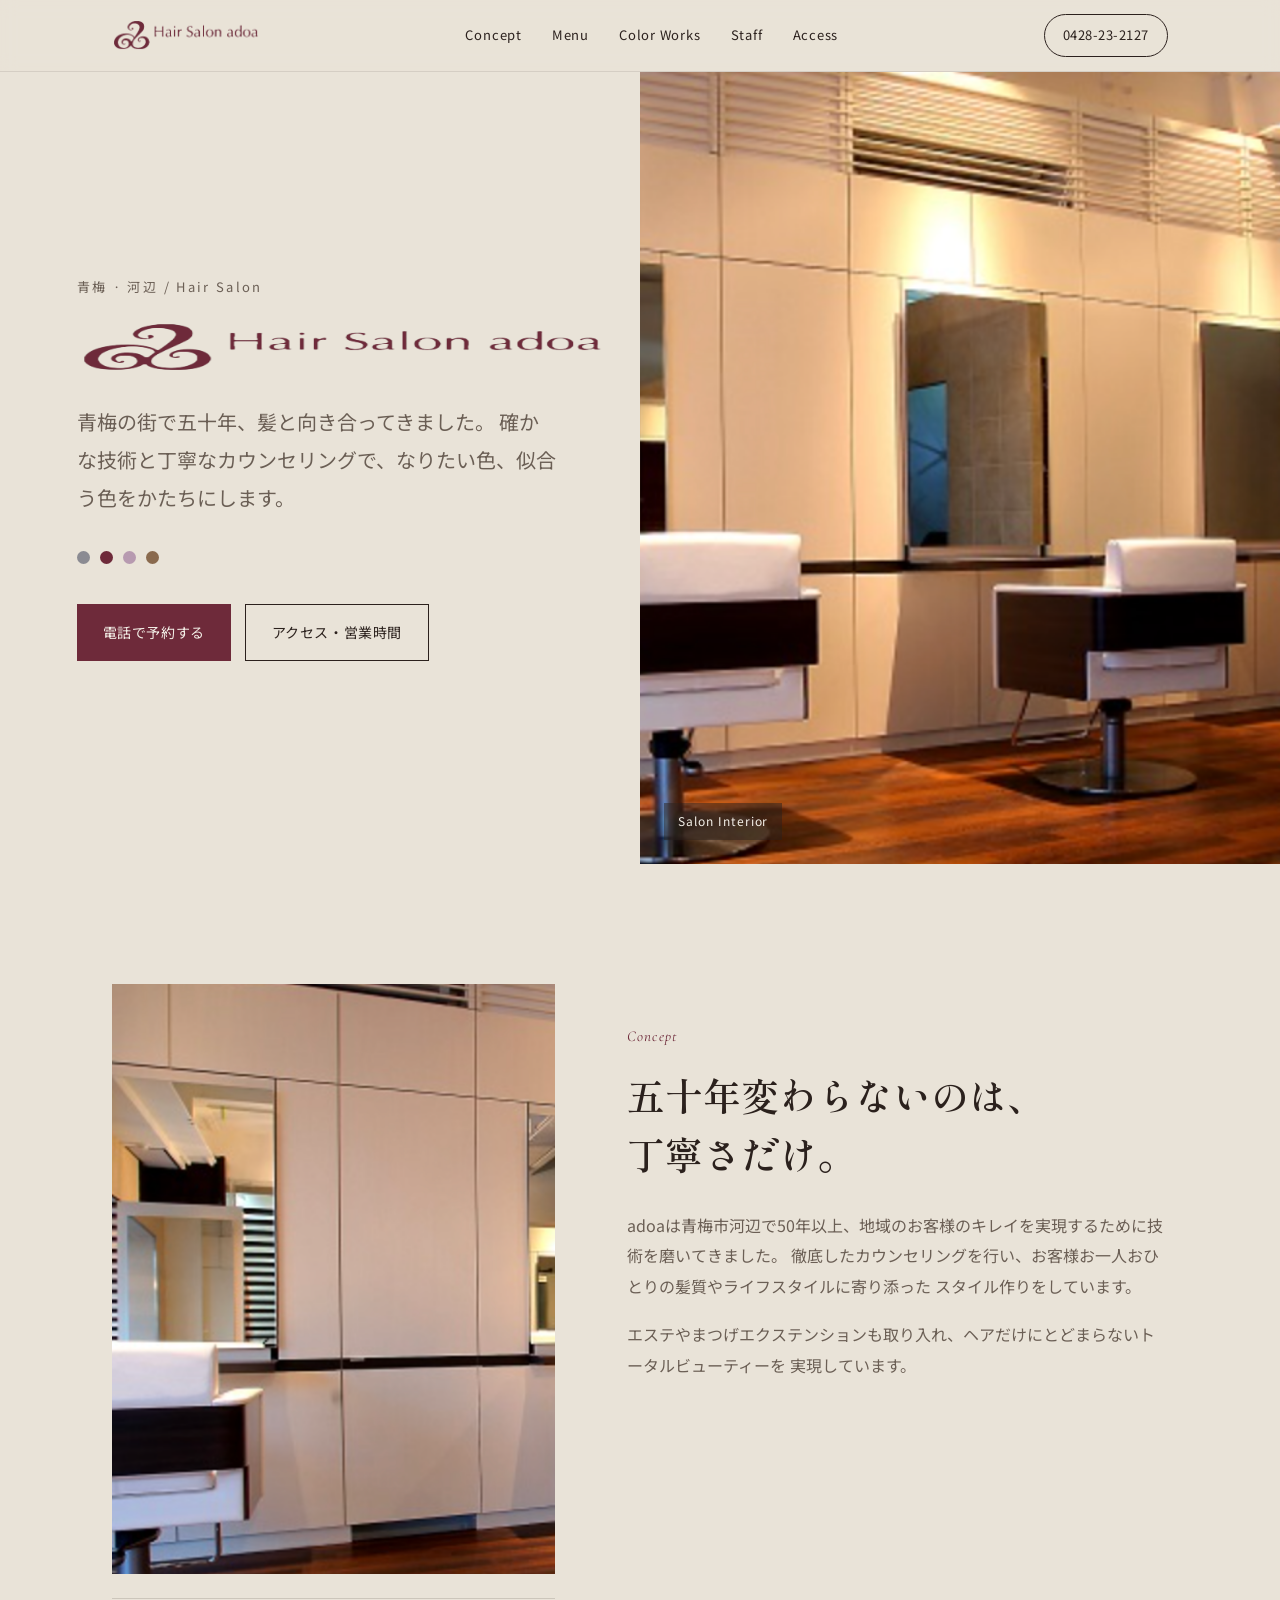
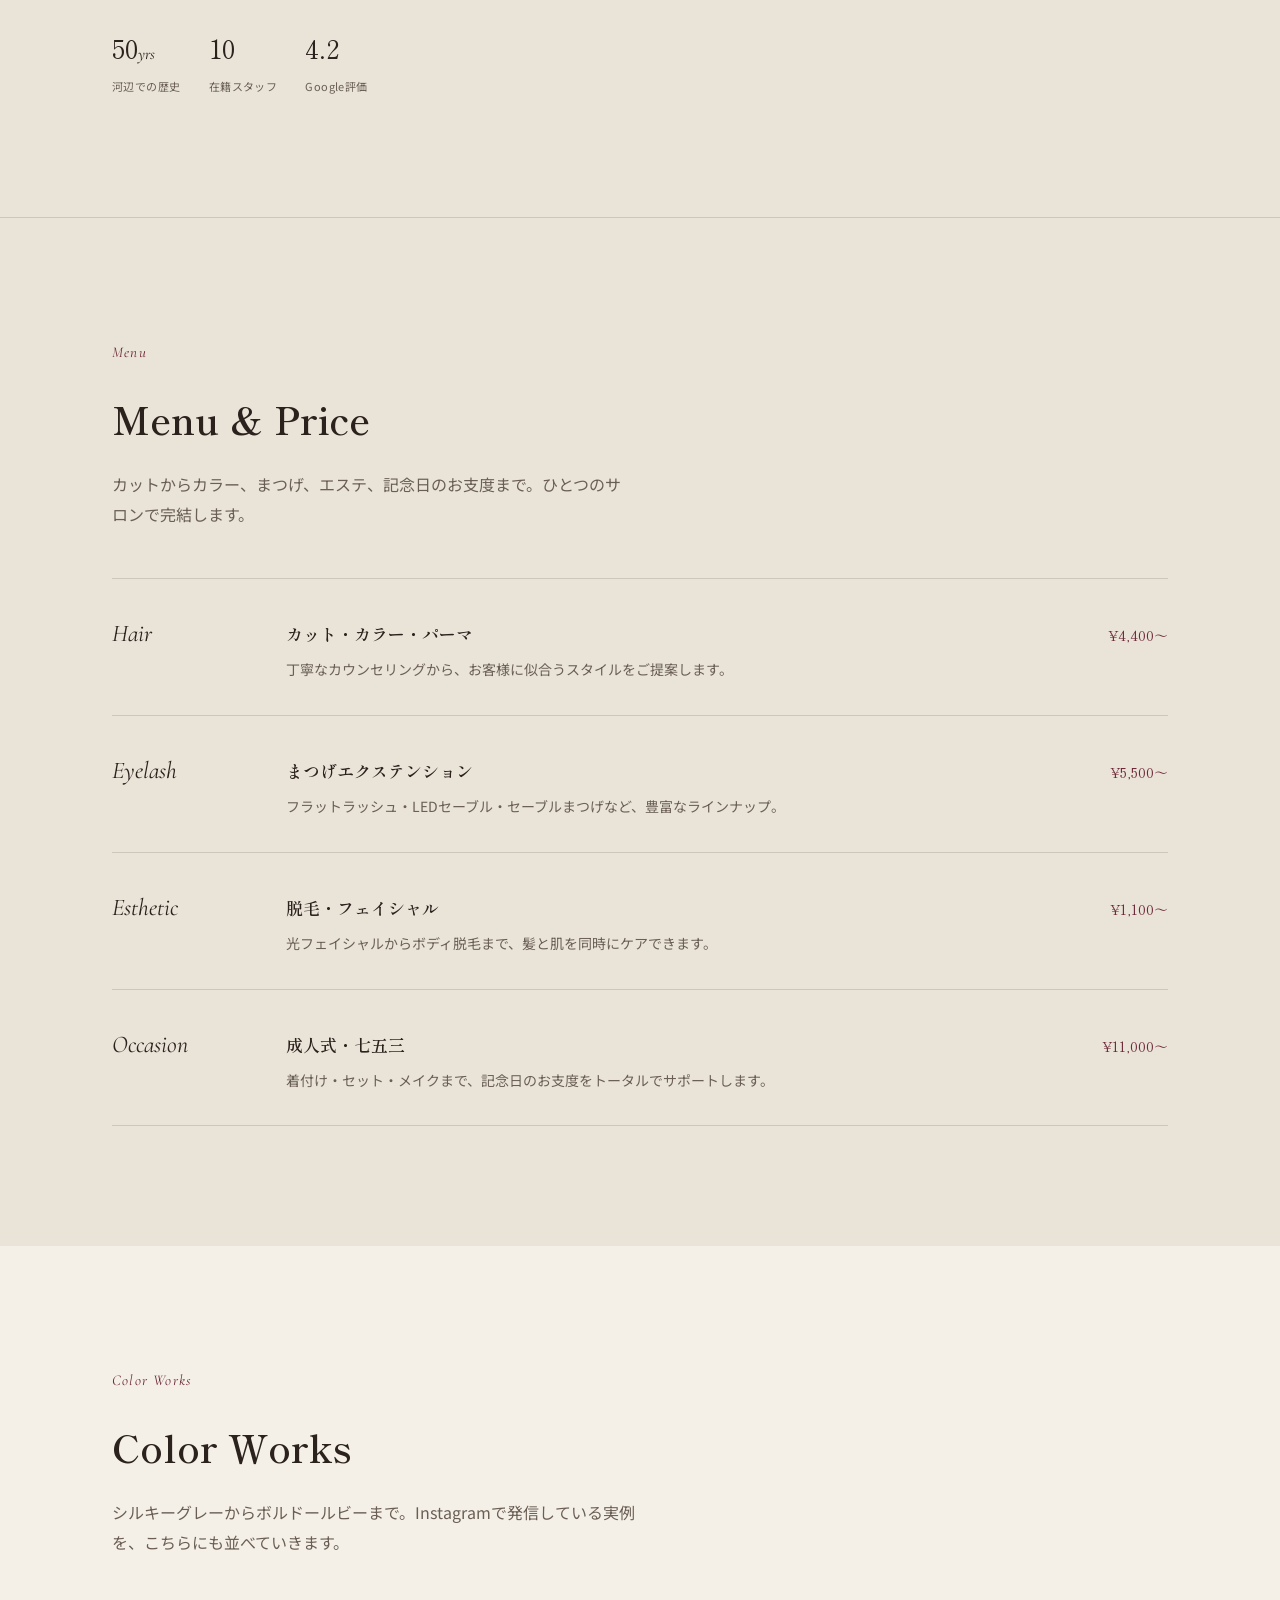
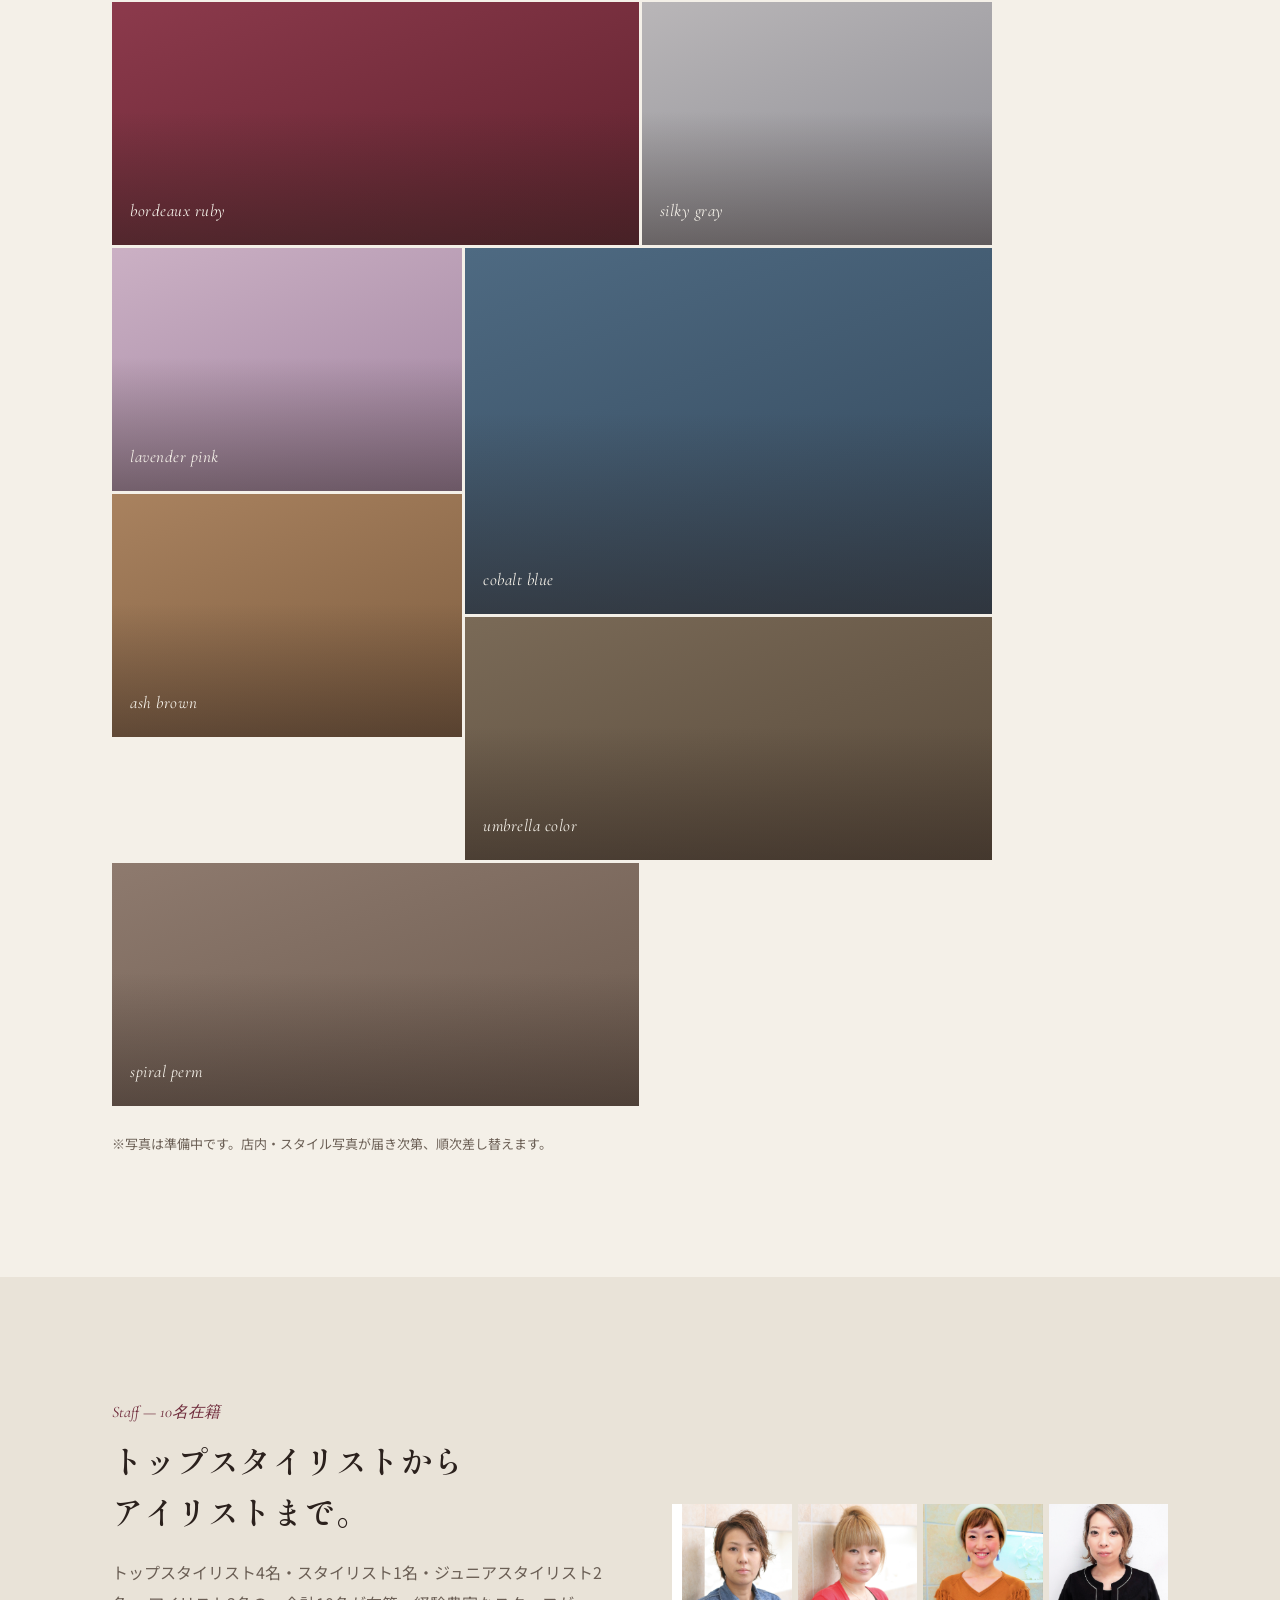
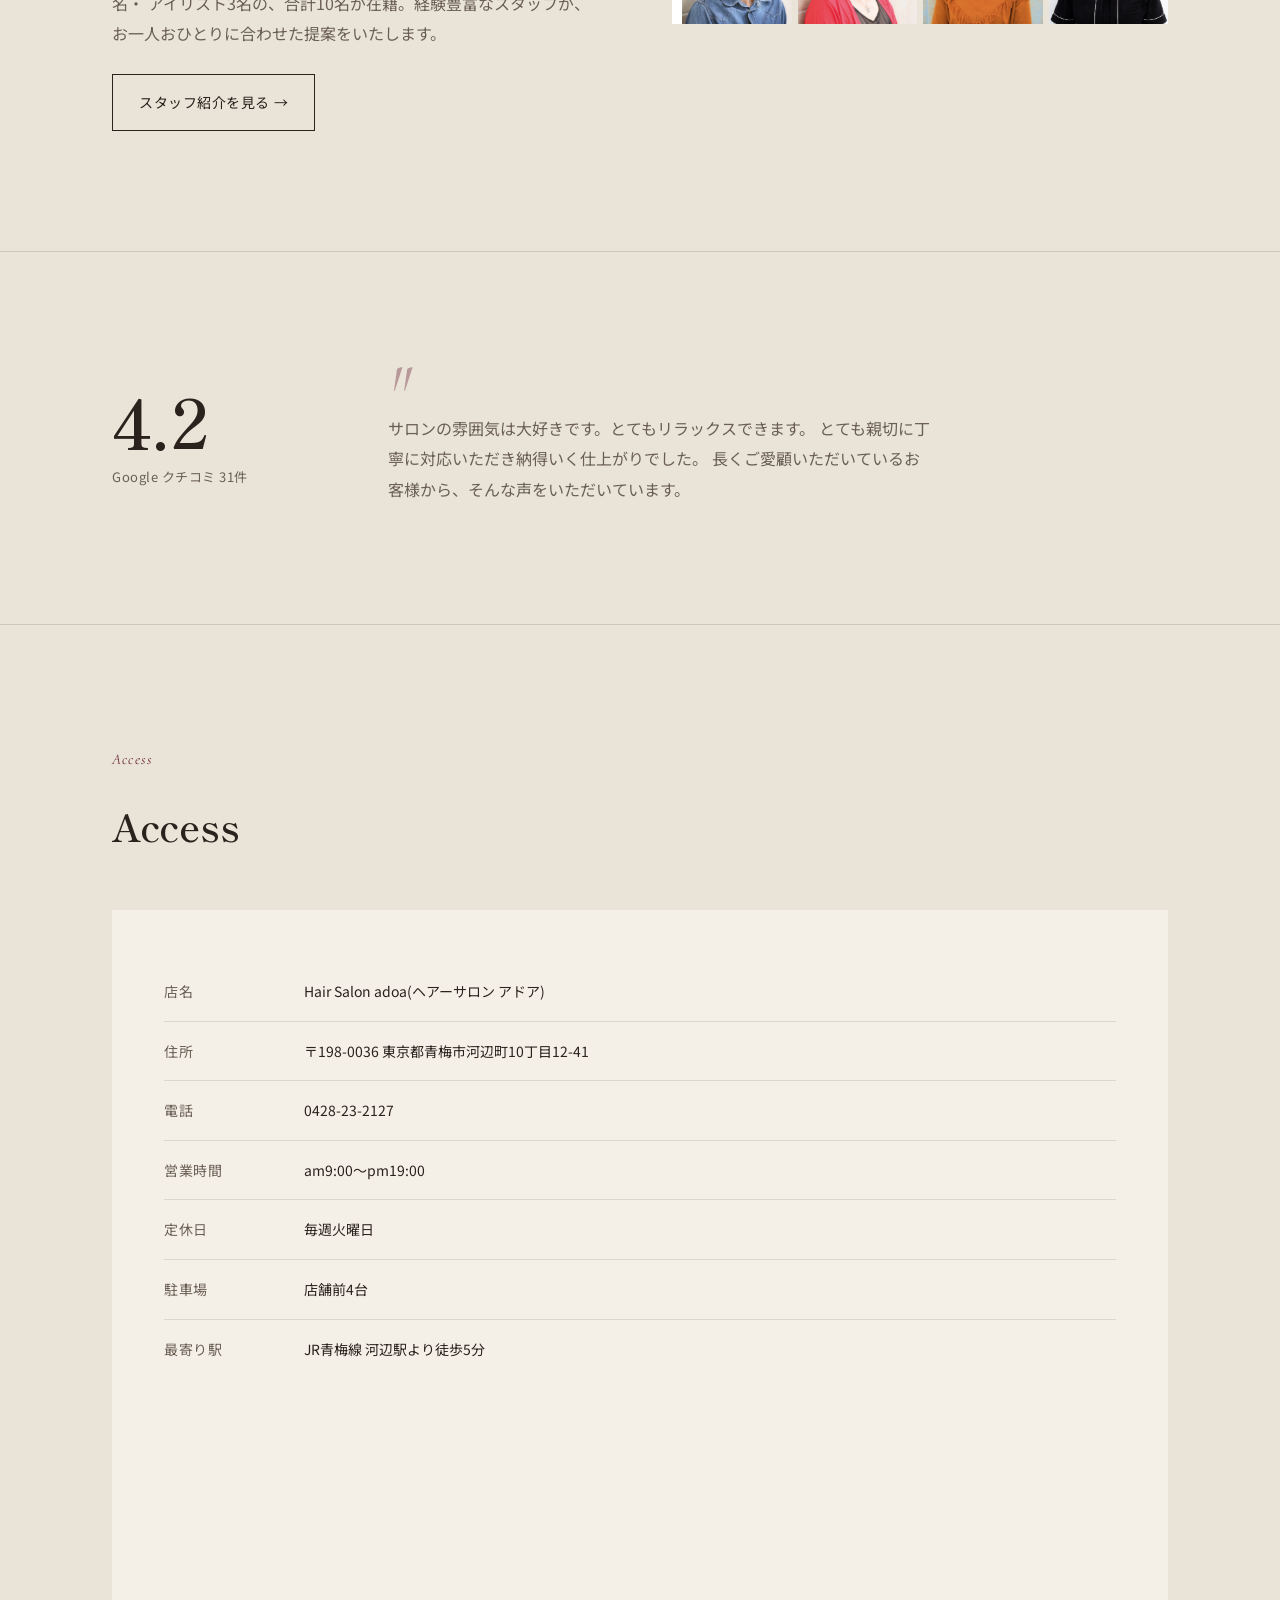
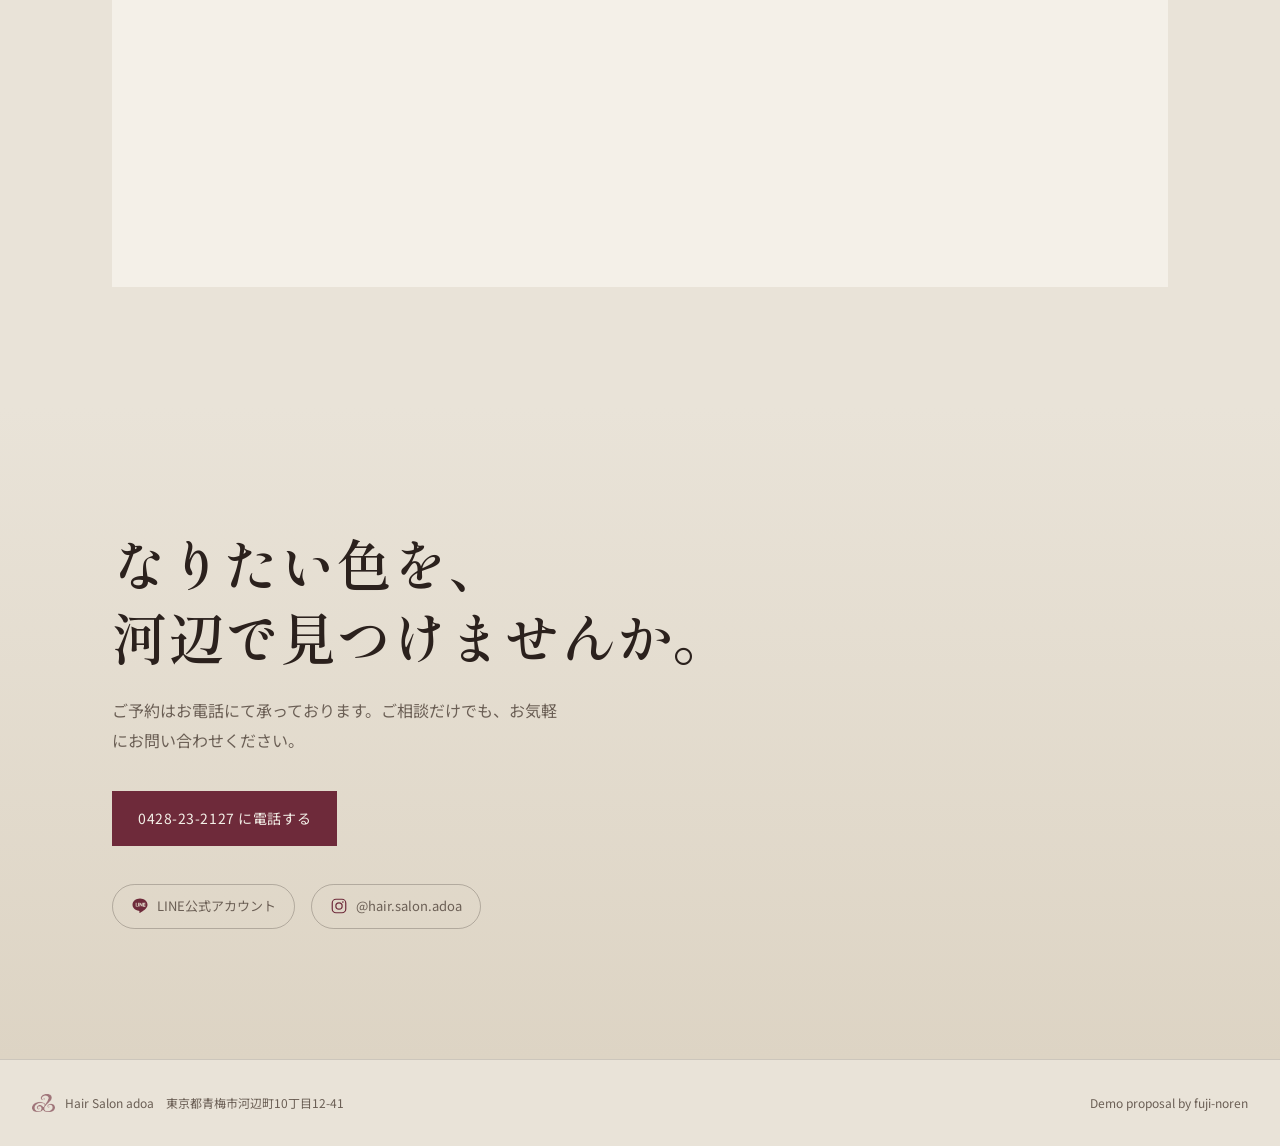
==== commit 3272d892: "Add files via upload" ====
--- a/adoa/index.html
+++ b/adoa/index.html
@@ -4,6 +4,8 @@
 <meta charset="UTF-8">
 <meta name="viewport" content="width=device-width, initial-scale=1.0">
 <title>Hair Salon adoa | 青梅・河辺</title>
+<meta name="description" content="青梅市河辺のヘアサロンadoa。50年以上の実績と丁寧なカウンセリングで、なりたい色・似合う色をかたちにします。">
+<link rel="icon" type="image/png" href="adoa-images/logo-icon.png">
 <link rel="preconnect" href="https://fonts.googleapis.com">
 <link rel="preconnect" href="https://fonts.gstatic.com" crossorigin>
 <link href="https://fonts.googleapis.com/css2?family=Shippori+Mincho:wght@500;600;800&family=Noto+Sans+JP:wght@300;400;500;600&family=Cormorant+Garamond:ital,wght@0,500;1,500&display=swap" rel="stylesheet">
@@ -547,7 +549,10 @@
   </section>
 
   <footer>
-    <span>Hair Salon adoa　東京都青梅市河辺町10丁目12-41</span>
+    <span style="display:flex; align-items:center; gap:10px;">
+      <img src="adoa-images/logo-icon.png" alt="" style="height:18px; width:auto; opacity:.6;">
+      Hair Salon adoa　東京都青梅市河辺町10丁目12-41
+    </span>
     <span>Demo proposal by fuji-noren</span>
   </footer>
 
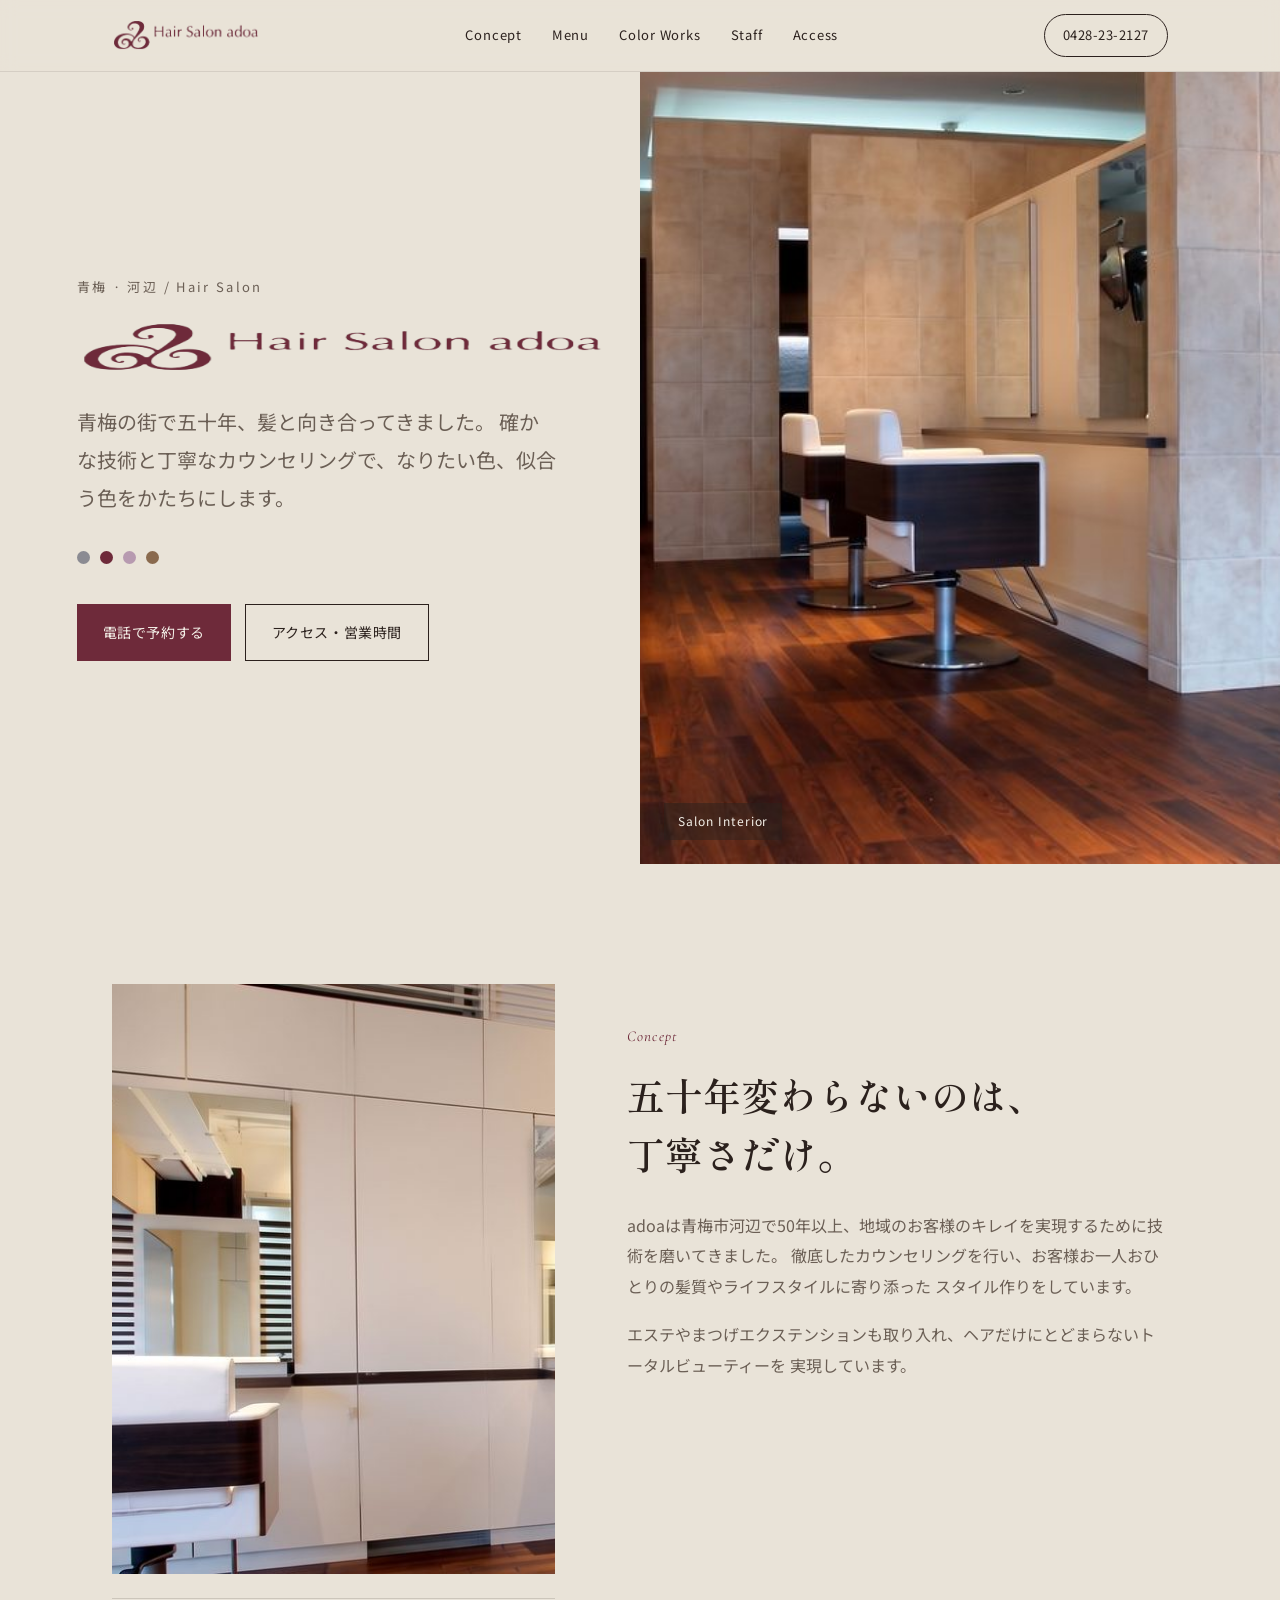
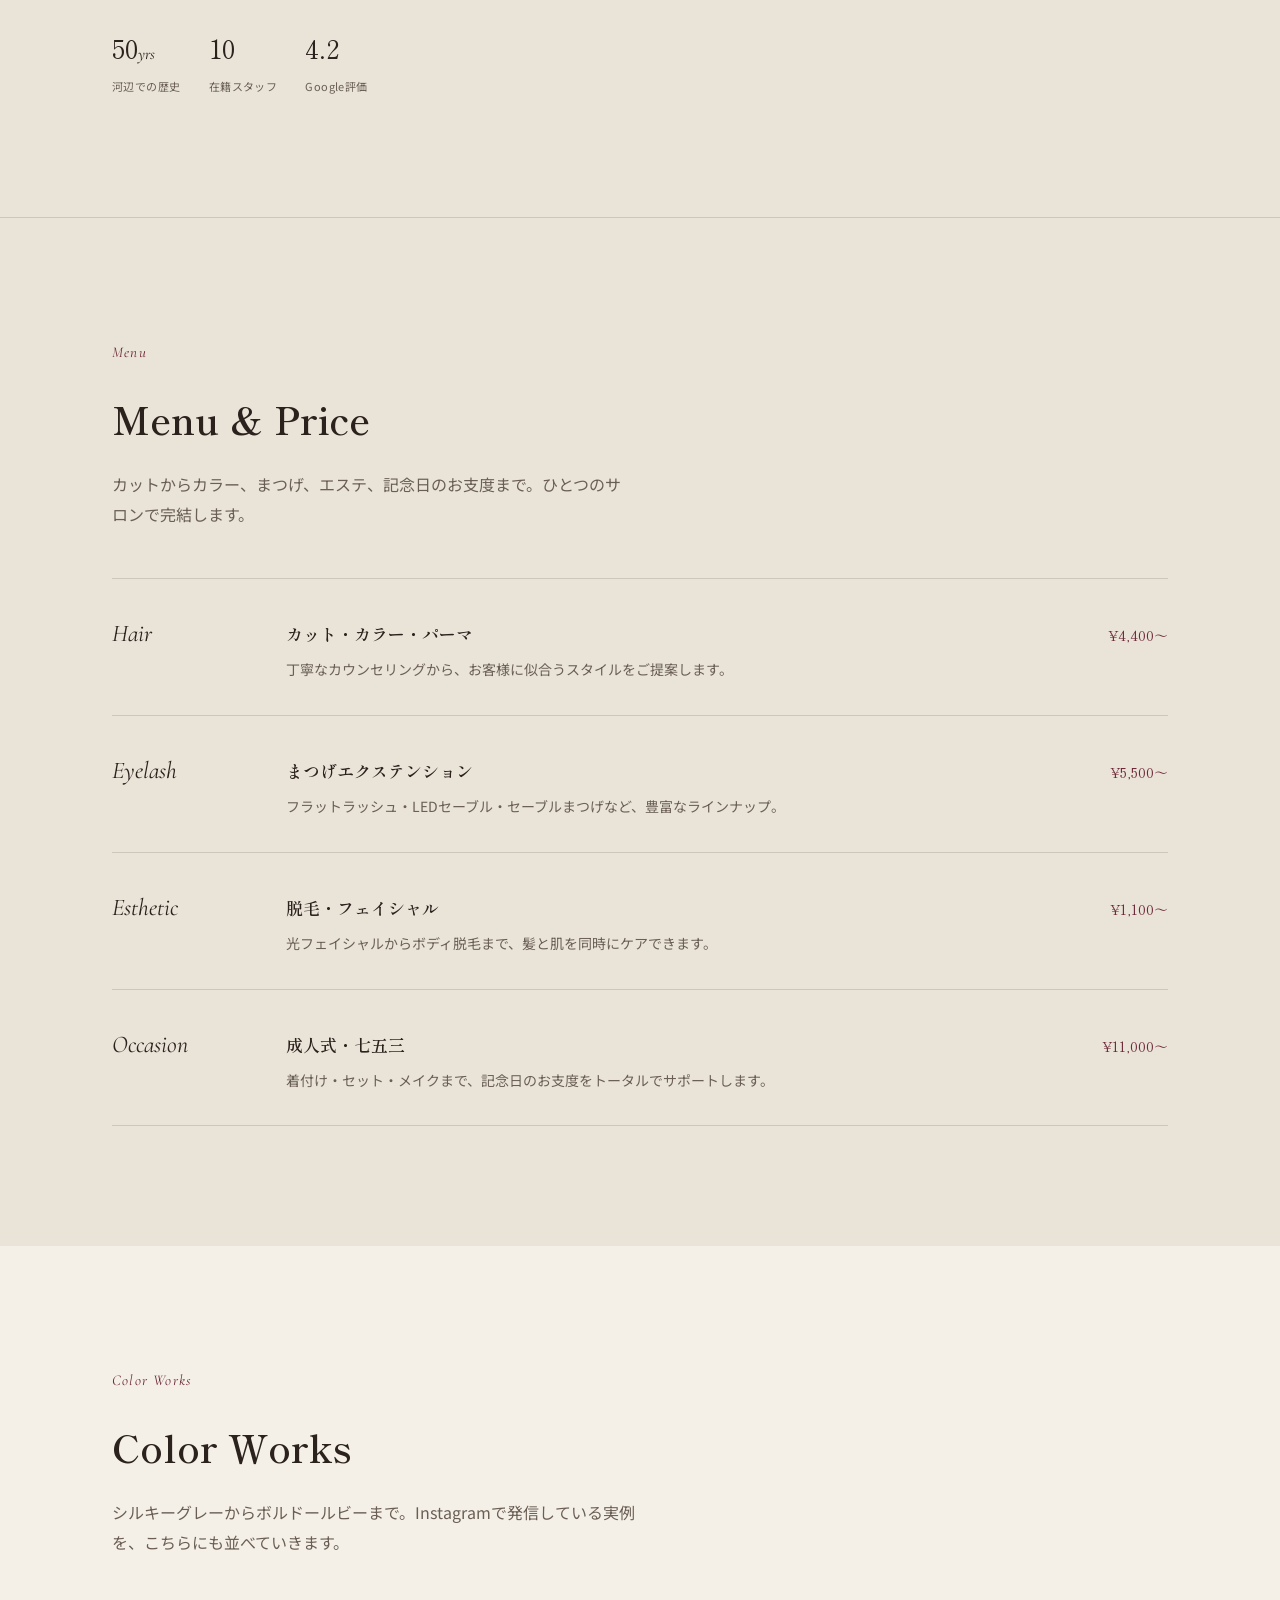
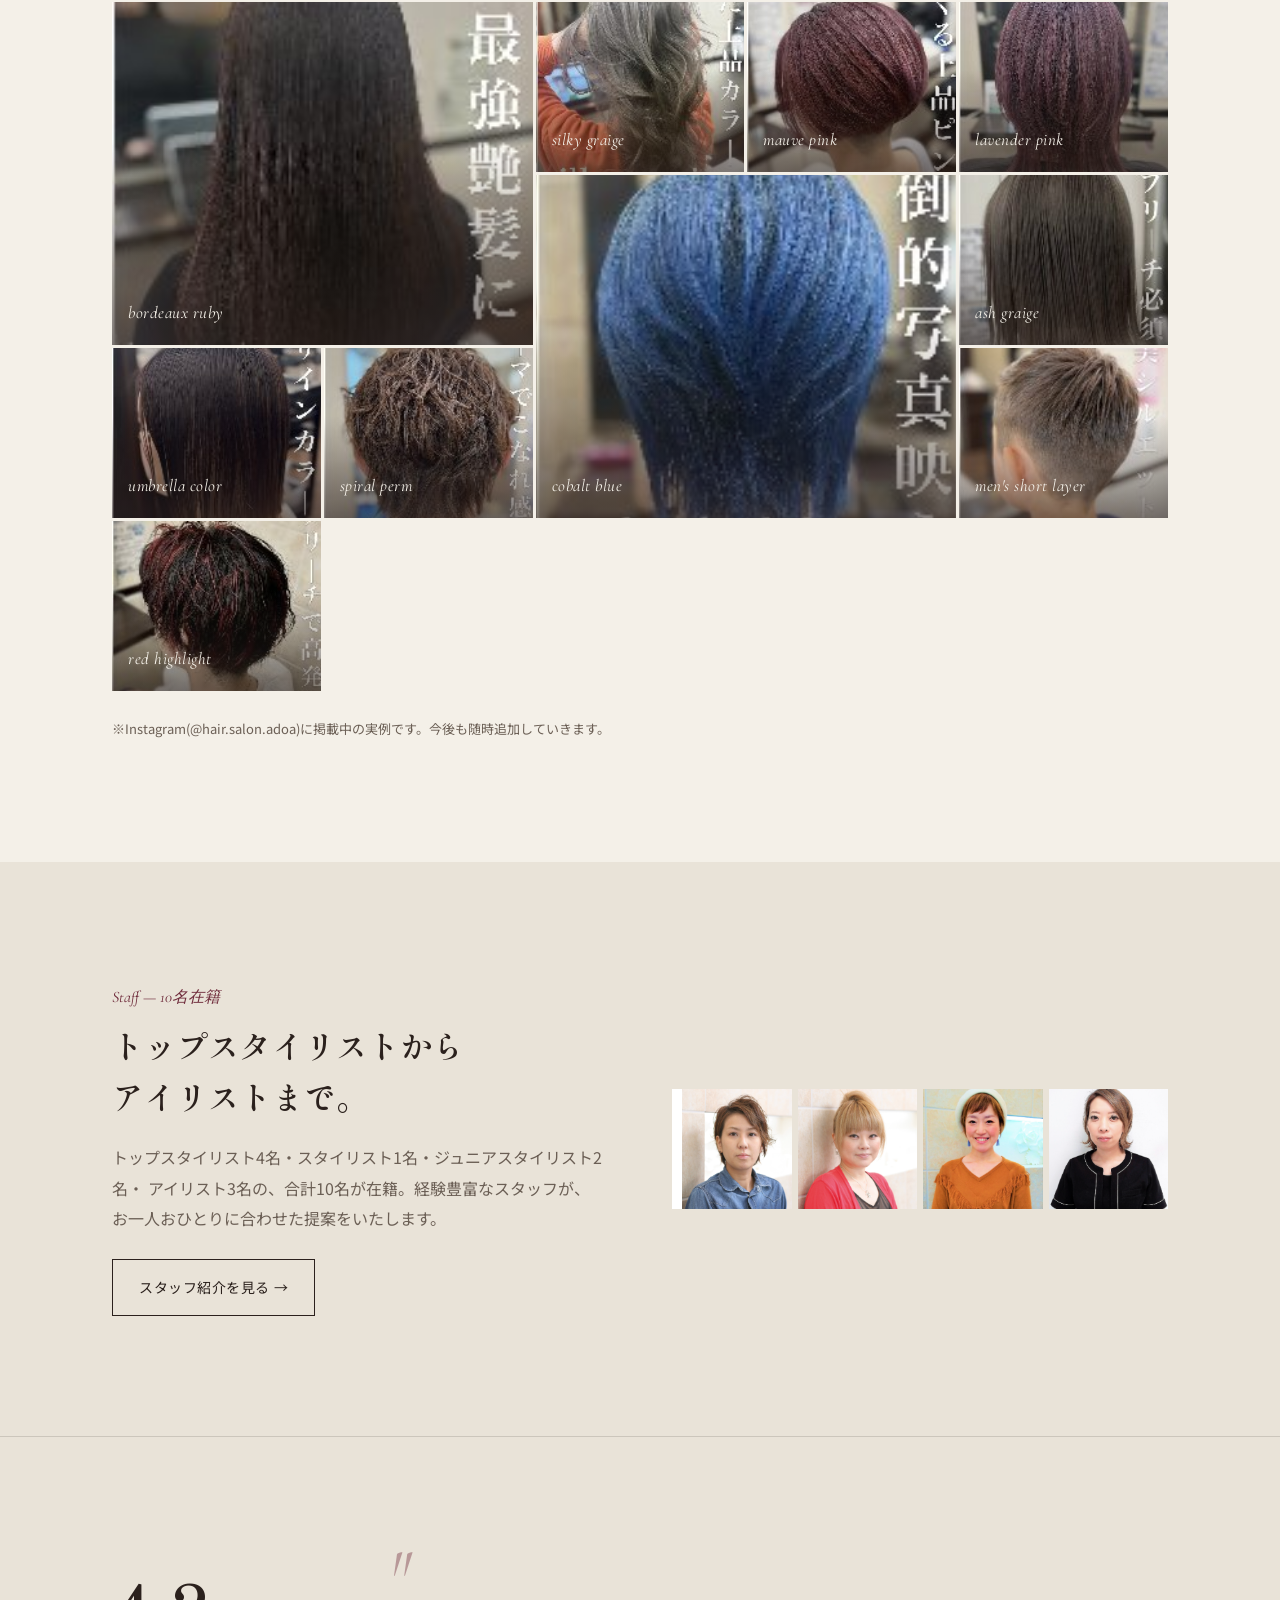
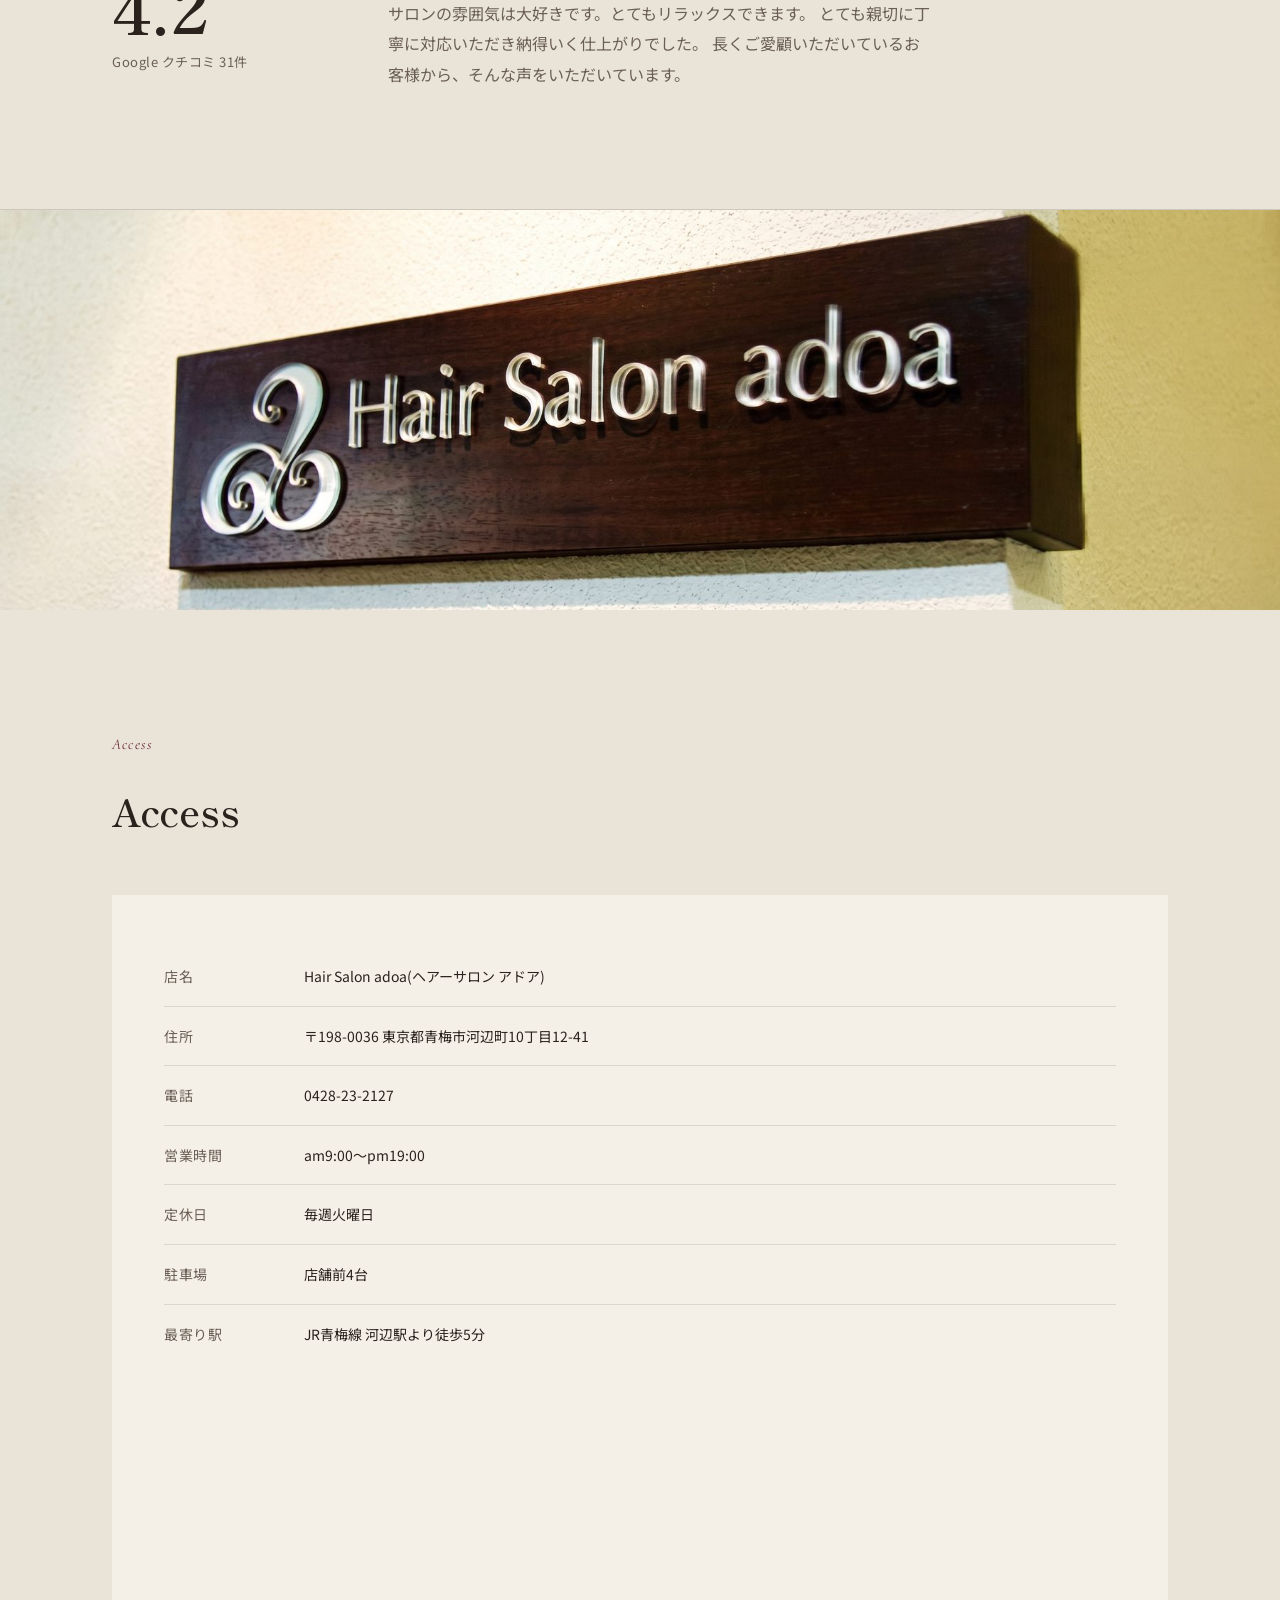
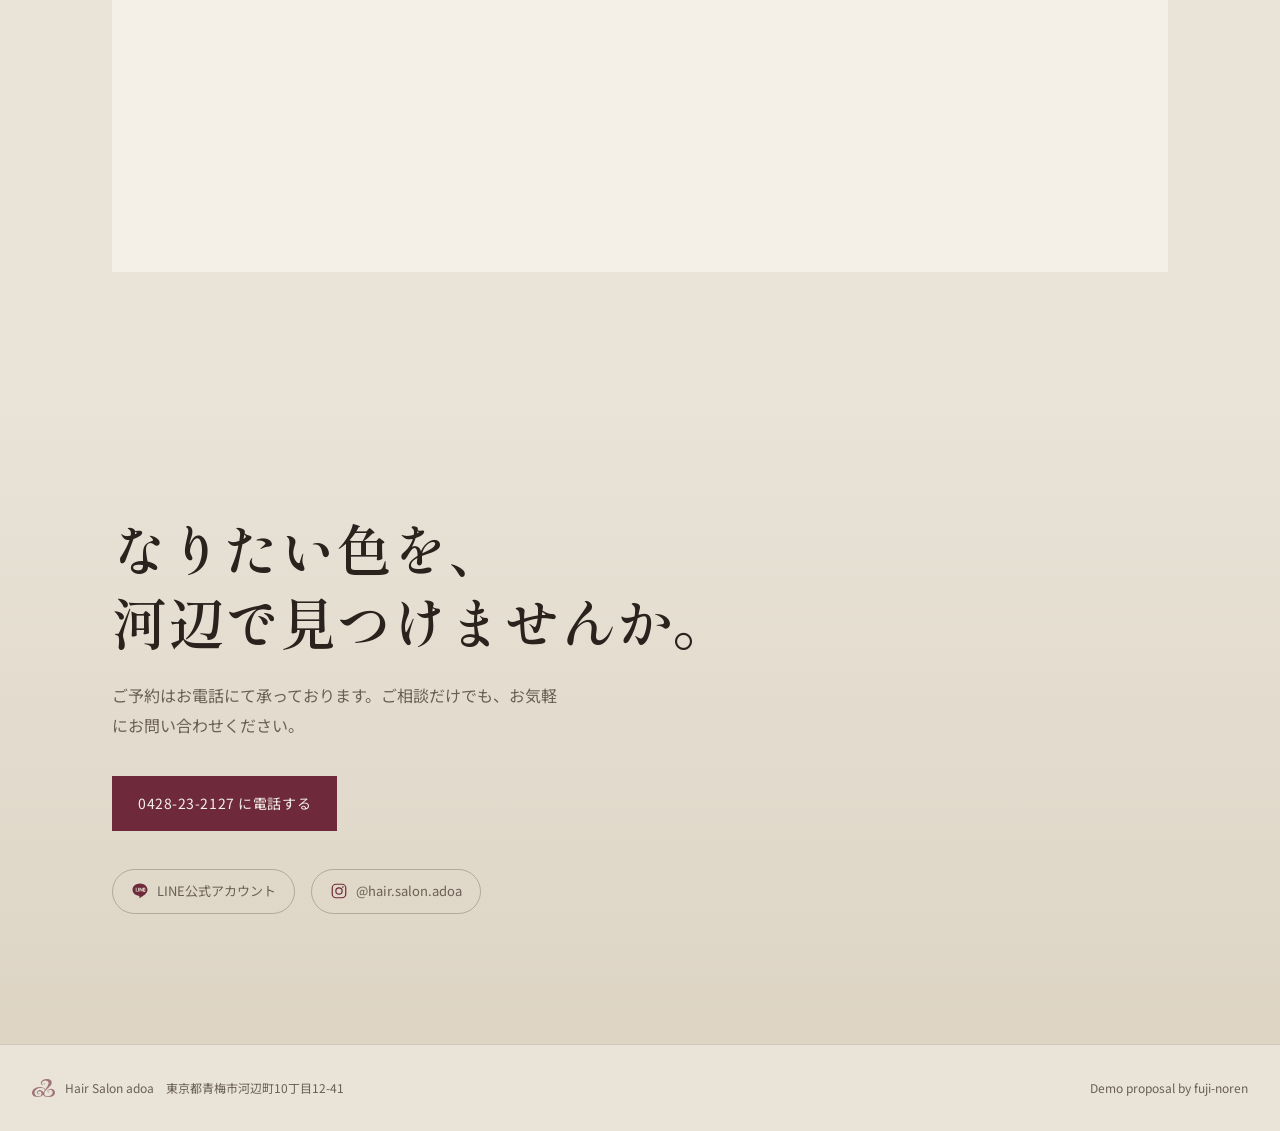
==== commit 23604157: "Add files via upload" ====
--- a/adoa/index.html
+++ b/adoa/index.html
@@ -178,39 +178,29 @@
   .gallery-head p{ color:var(--ink-soft); max-width:34em; }
   .gallery-grid{
     display:grid;
-    grid-template-columns:repeat(6, 1fr);
-    grid-auto-rows:120px;
+    grid-template-columns:repeat(5, 1fr);
+    grid-auto-rows:170px;
+    grid-auto-flow:dense;
     gap:3px;
   }
   .swatch-tile{
     position:relative;
     display:flex; align-items:flex-end;
-    padding:18px;
+    padding:16px;
     overflow:hidden;
+    background-size:cover;
+    background-position:center;
   }
   .swatch-tile::after{
     content:""; position:absolute; inset:0;
-    background:linear-gradient(0deg, rgba(43,33,29,.45), transparent 55%);
+    background:linear-gradient(0deg, rgba(43,33,29,.6), transparent 60%);
   }
   .swatch-tile span{
     position:relative; z-index:1;
-    color:var(--paper); font-size:13px; letter-spacing:.03em;
+    color:var(--paper); letter-spacing:.03em;
     font-family:'Cormorant Garamond', serif; font-style:italic; font-size:17px;
   }
-  .g-a{ grid-column:span 3; grid-row:span 2; }
-  .g-b{ grid-column:span 3; grid-row:span 3; }
-  .g-c{ grid-column:span 2; grid-row:span 2; }
-  .g-d{ grid-column:span 2; grid-row:span 2; }
-  .g-e{ grid-column:span 2; grid-row:span 2; }
-  .g-f{ grid-column:span 3; grid-row:span 2; }
-  .g-g{ grid-column:span 3; grid-row:span 2; }
-  .t1{ background:linear-gradient(160deg,#B9B6B8,#8B8B92); }
-  .t2{ background:linear-gradient(160deg,#8C3A4C,#5E212D); }
-  .t3{ background:linear-gradient(160deg,#CBB0C4,#A084A0); }
-  .t4{ background:linear-gradient(160deg,#A9825F,#7C5C3F); }
-  .t5{ background:linear-gradient(160deg,#4E6A82,#33475A); }
-  .t6{ background:linear-gradient(160deg,#7A6A57,#584A3B); }
-  .t7{ background:linear-gradient(160deg,#8E7A6E,#6B5A4E); }
+  .g-feature{ grid-column:span 2; grid-row:span 2; }
   .gallery-note{ margin-top:26px; font-size:13px; color:var(--ink-soft); }
 
   /* ---- staff teaser ---- */
@@ -341,7 +331,7 @@
       </div>
     </div>
     <div class="hero-right">
-      <img src="adoa-images/hero_1.png" alt="Hair Salon adoa 店内">
+      <img src="adoa-images/interior_mirrors_wood.jpg" alt="Hair Salon adoa 店内">
       <div class="hero-caption">Salon Interior</div>
     </div>
   </header>
@@ -350,7 +340,7 @@
     <div class="wrap concept">
       <div class="concept-media">
         <div class="concept-photo">
-          <img src="adoa-images/hero_1.png" alt="Hair Salon adoa 店内">
+          <img src="adoa-images/interior_mirrors_white.jpg" alt="Hair Salon adoa 店内">
         </div>
         <div class="concept-stats">
           <div>
@@ -436,15 +426,18 @@
         <p>シルキーグレーからボルドールビーまで。Instagramで発信している実例を、こちらにも並べていきます。</p>
       </div>
       <div class="gallery-grid">
-        <div class="swatch-tile t2 g-a"><span>bordeaux ruby</span></div>
-        <div class="swatch-tile t1 g-c"><span>silky gray</span></div>
-        <div class="swatch-tile t3 g-d"><span>lavender pink</span></div>
-        <div class="swatch-tile t5 g-b"><span>cobalt blue</span></div>
-        <div class="swatch-tile t4 g-e"><span>ash brown</span></div>
-        <div class="swatch-tile t6 g-f"><span>umbrella color</span></div>
-        <div class="swatch-tile t7 g-g"><span>spiral perm</span></div>
-      </div>
-      <p class="gallery-note">※写真は準備中です。店内・スタイル写真が届き次第、順次差し替えます。</p>
+        <div class="swatch-tile g-feature" style="background-image:url('adoa-images/bordeaux_ruby.jpg');"><span>bordeaux ruby</span></div>
+        <div class="swatch-tile" style="background-image:url('adoa-images/silky_graige.jpg');"><span>silky graige</span></div>
+        <div class="swatch-tile" style="background-image:url('adoa-images/mauve_pink.jpg');"><span>mauve pink</span></div>
+        <div class="swatch-tile" style="background-image:url('adoa-images/lavender_pink.jpg');"><span>lavender pink</span></div>
+        <div class="swatch-tile g-feature" style="background-image:url('adoa-images/cobalt_blue.jpg');"><span>cobalt blue</span></div>
+        <div class="swatch-tile" style="background-image:url('adoa-images/ash_graige.jpg');"><span>ash graige</span></div>
+        <div class="swatch-tile" style="background-image:url('adoa-images/umbrella_color.jpg');"><span>umbrella color</span></div>
+        <div class="swatch-tile" style="background-image:url('adoa-images/spiral_perm.jpg');"><span>spiral perm</span></div>
+        <div class="swatch-tile" style="background-image:url('adoa-images/mens_short_layer.jpg');"><span>men's short layer</span></div>
+        <div class="swatch-tile" style="background-image:url('adoa-images/red_highlight.jpg');"><span>red highlight</span></div>
+      </div>
+      <p class="gallery-note">※Instagram(@hair.salon.adoa)に掲載中の実例です。今後も随時追加していきます。</p>
     </div>
   </section>
 
@@ -489,6 +482,10 @@
   </section>
 
   <hr class="rule">
+
+  <div style="width:100%; aspect-ratio:16/5; overflow:hidden; position:relative;">
+    <img src="adoa-images/sign_closeup.jpg" alt="Hair Salon adoa 看板" style="width:100%; height:100%; object-fit:cover; object-position:center 35%;">
+  </div>
 
   <section id="access">
     <div class="wrap">
